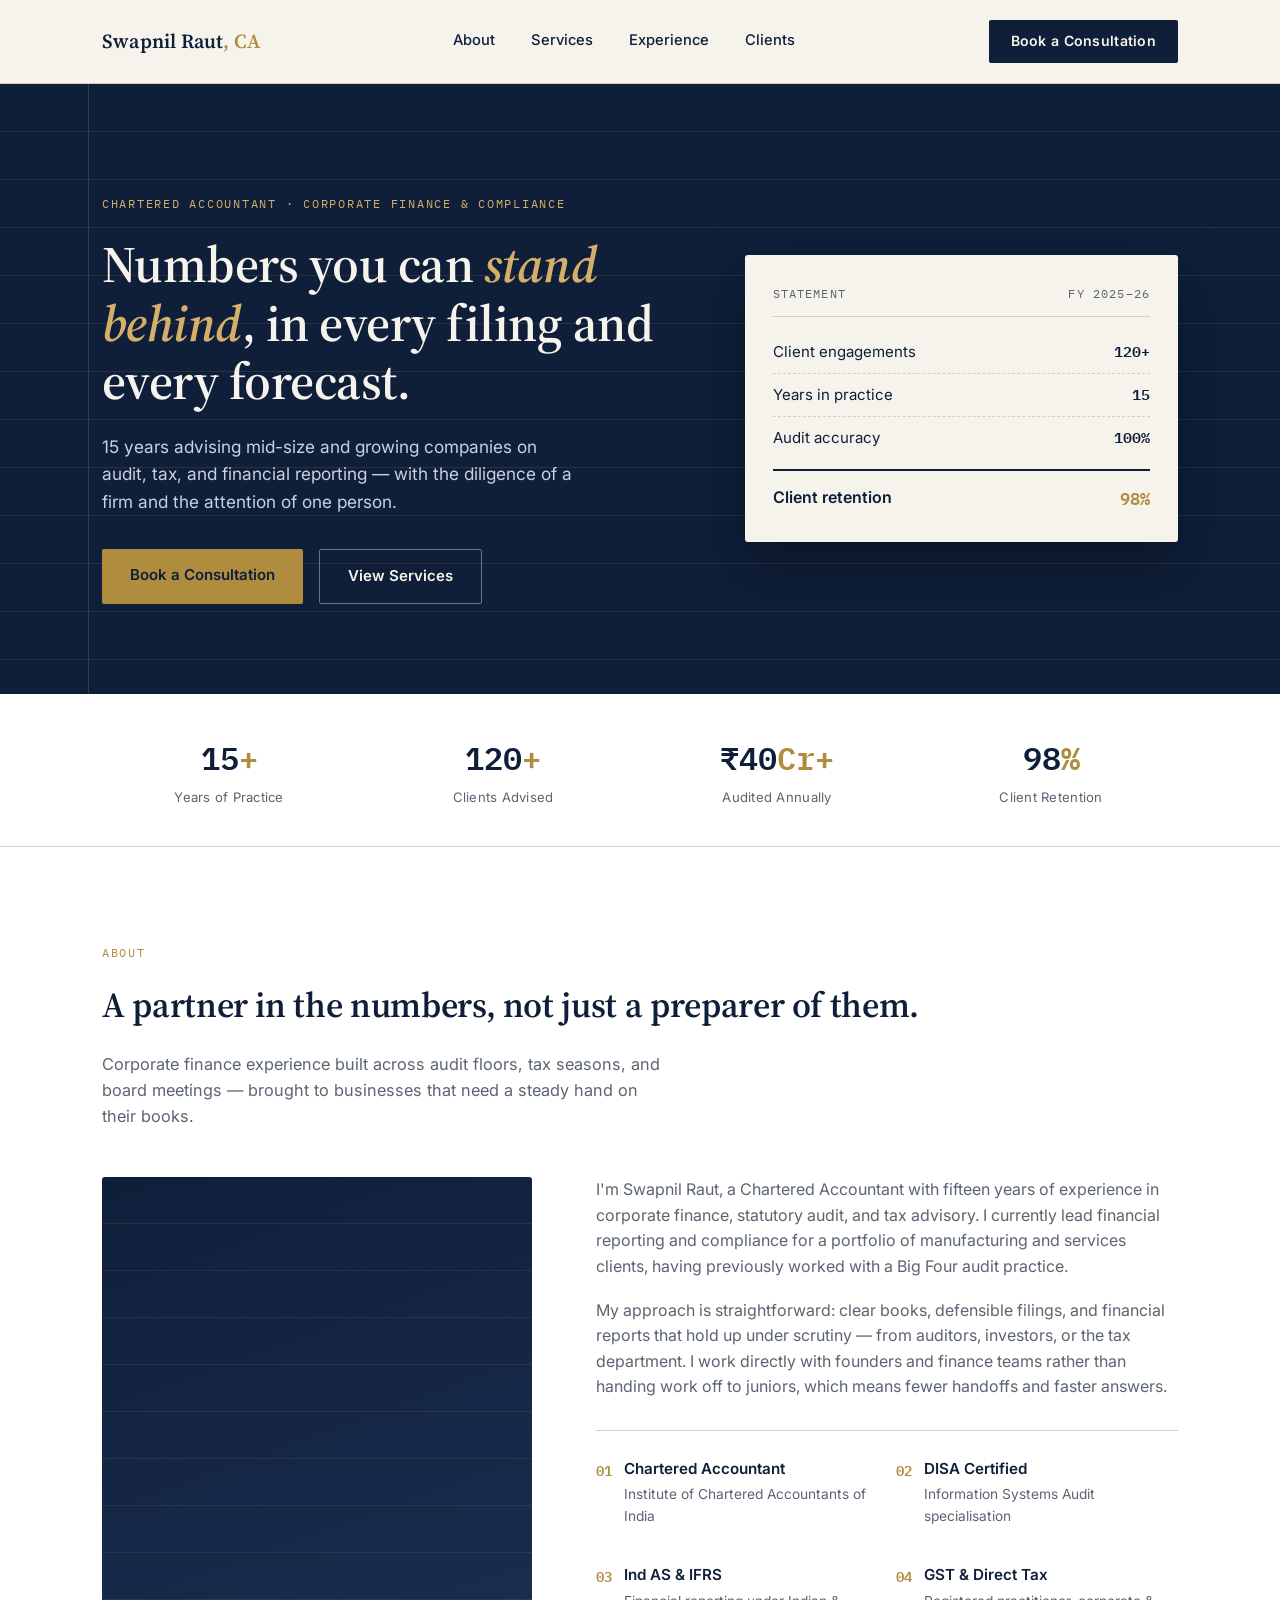
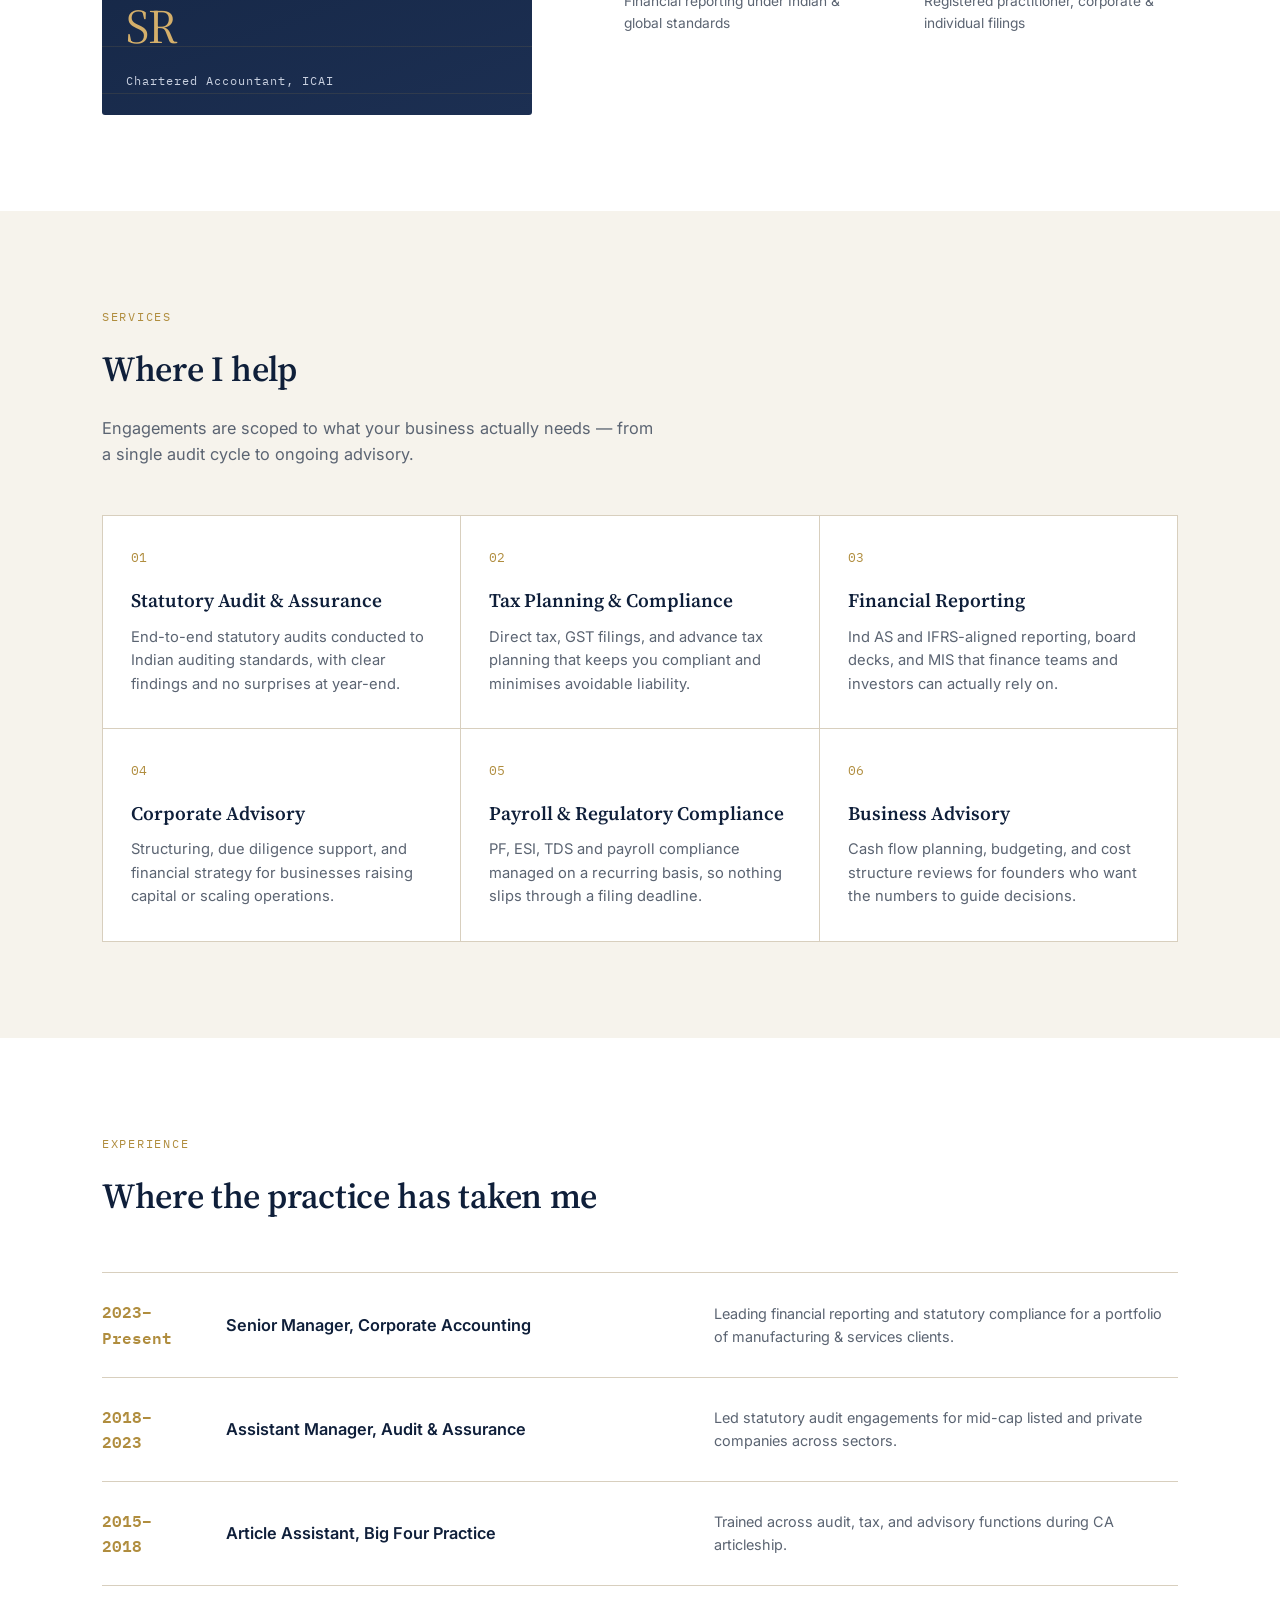
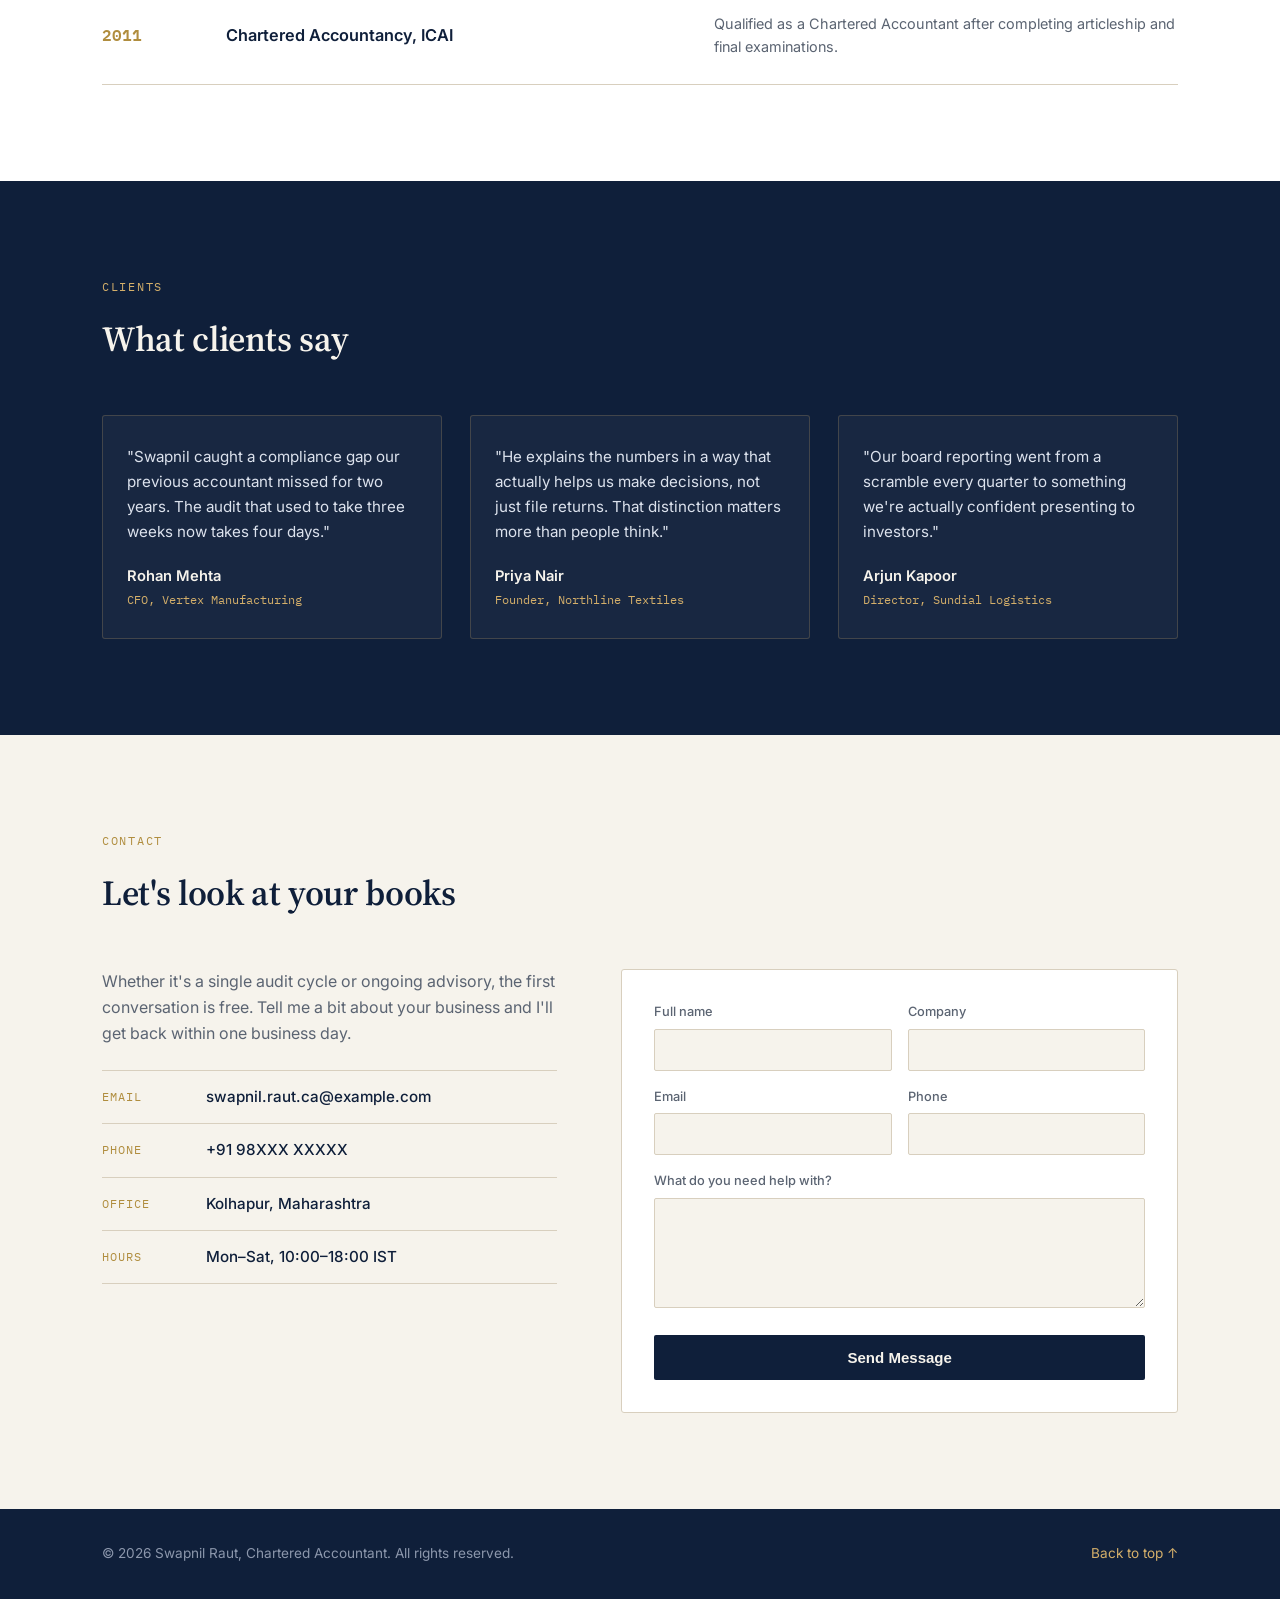
==== index.html @ 9f1b907b "Swapnil Raut personalwebsite" ====
<!DOCTYPE html>
<html lang="en">
<head>
<meta charset="UTF-8">
<meta name="viewport" content="width=device-width, initial-scale=1.0">
<title>Swapnil Raut, CA | Chartered Accountant</title>
<link rel="preconnect" href="https://fonts.googleapis.com">
<link href="https://fonts.googleapis.com/css2?family=Source+Serif+4:opsz,wght@8..60,500;8..60,600;8..60,700&family=Inter:wght@400;500;600&family=IBM+Plex+Mono:wght@500;600&display=swap" rel="stylesheet">
<style>
  :root{
    --navy:#0F1F3A;
    --navy-light:#1C2F52;
    --gold:#B08D3E;
    --gold-light:#D4AF6A;
    --cream:#F6F3EC;
    --paper:#FFFFFF;
    --ink:#14171F;
    --slate:#5B6472;
    --rule:#D8CFBE;
  }
  *{margin:0;padding:0;box-sizing:border-box;}
  html{scroll-behavior:smooth;}
  body{
    background:var(--cream);
    color:var(--ink);
    font-family:'Inter',sans-serif;
    line-height:1.6;
    -webkit-font-smoothing:antialiased;
  }
  .serif{font-family:'Source Serif 4',serif;}
  .mono{font-family:'IBM Plex Mono',monospace;}
  a{color:inherit;text-decoration:none;}
  img{max-width:100%;display:block;}

  /* Focus visibility */
  a:focus-visible, button:focus-visible, input:focus-visible, textarea:focus-visible{
    outline:2px solid var(--gold);
    outline-offset:3px;
  }

  @media (prefers-reduced-motion: reduce){
    *{animation:none !important; transition:none !important;}
  }

  .wrap{max-width:1140px;margin:0 auto;padding:0 32px;}

  /* ===== HEADER ===== */
  header{
    position:sticky; top:0; z-index:50;
    background:rgba(246,243,236,0.92);
    backdrop-filter:blur(8px);
    border-bottom:1px solid var(--rule);
  }
  .nav{display:flex;align-items:center;justify-content:space-between;padding:20px 32px;max-width:1140px;margin:0 auto;}
  .brand{font-family:'Source Serif 4',serif;font-weight:600;font-size:1.25rem;color:var(--navy);letter-spacing:0.01em;}
  .brand span{color:var(--gold);}
  .nav-links{display:flex;gap:36px;font-size:0.92rem;font-weight:500;color:var(--navy);}
  .nav-links a{position:relative;padding:4px 0;}
  .nav-links a::after{content:'';position:absolute;left:0;bottom:0;width:0;height:1px;background:var(--gold);transition:width 0.25s ease;}
  .nav-links a:hover::after{width:100%;}
  .nav-cta{
    background:var(--navy);color:var(--cream);padding:10px 22px;border-radius:2px;
    font-size:0.88rem;font-weight:600;letter-spacing:0.02em;
    transition:background 0.25s ease;
  }
  .nav-cta:hover{background:var(--gold);color:var(--navy);}
  .nav-cta .short-label{display:none;}
  .menu-toggle{display:none;background:none;border:none;font-size:1.4rem;color:var(--navy);cursor:pointer;line-height:1;padding:4px;}

  /* ===== HERO — ledger-ruled ===== */
  .hero{
    position:relative;
    background:
      repeating-linear-gradient(
        to bottom,
        transparent 0px, transparent 47px,
        rgba(176,141,62,0.16) 47px, rgba(176,141,62,0.16) 48px
      ),
      var(--navy);
    color:var(--cream);
    overflow:hidden;
    padding:110px 0 90px;
  }
  .hero::before{
    content:'';
    position:absolute; left:88px; top:0; bottom:0; width:1px;
    background:rgba(176,141,62,0.28);
  }
  .hero-grid{
    display:grid; grid-template-columns:1.15fr 0.85fr; gap:56px; align-items:center;
    position:relative; z-index:2;
  }
  .eyebrow{
    font-family:'IBM Plex Mono',monospace; font-size:0.78rem; letter-spacing:0.14em;
    text-transform:uppercase; color:var(--gold-light); margin-bottom:22px;
    opacity:0; animation:fadeUp 0.7s ease forwards; animation-delay:0.1s;
  }
  .hero h1{
    font-family:'Source Serif 4',serif; font-weight:600; font-size:3.2rem; line-height:1.14;
    margin-bottom:22px; letter-spacing:-0.01em;
    opacity:0; animation:fadeUp 0.7s ease forwards; animation-delay:0.22s;
  }
  .hero h1 em{font-style:italic;color:var(--gold-light);}
  .hero p{
    font-size:1.08rem; color:#C9D1E0; max-width:480px; margin-bottom:34px;
    opacity:0; animation:fadeUp 0.7s ease forwards; animation-delay:0.34s;
  }
  .hero-actions{display:flex;gap:16px;opacity:0;animation:fadeUp 0.7s ease forwards;animation-delay:0.46s;}
  .btn-primary{
    background:var(--gold); color:var(--navy); padding:14px 28px; font-weight:600; font-size:0.94rem;
    border-radius:2px; transition:transform 0.2s ease, background 0.2s ease; display:inline-block;
  }
  .btn-primary:hover{background:var(--gold-light); transform:translateY(-2px);}
  .btn-ghost{
    border:1px solid rgba(246,243,236,0.4); color:var(--cream); padding:14px 28px; font-weight:600;
    font-size:0.94rem; border-radius:2px; transition:border-color 0.2s ease, background 0.2s ease;
  }
  .btn-ghost:hover{border-color:var(--gold-light); background:rgba(176,141,62,0.12);}

  /* Balance card — signature element */
  .balance-card{
    background:var(--cream); color:var(--navy); border-radius:3px; padding:30px 28px;
    box-shadow:0 24px 60px rgba(0,0,0,0.35);
    opacity:0; animation:fadeUp 0.7s ease forwards; animation-delay:0.55s;
  }
  .balance-card .bc-head{
    font-family:'IBM Plex Mono',monospace; font-size:0.72rem; letter-spacing:0.1em; text-transform:uppercase;
    color:var(--slate); border-bottom:1px solid var(--rule); padding-bottom:12px; margin-bottom:14px;
    display:flex; justify-content:space-between;
  }
  .bc-row{display:flex; justify-content:space-between; align-items:baseline; padding:9px 0; font-size:0.94rem;}
  .bc-row + .bc-row{border-top:1px dashed var(--rule);}
  .bc-row .amt{font-family:'IBM Plex Mono',monospace; font-weight:600; font-variant-numeric:tabular-nums;}
  .bc-total{
    margin-top:10px; padding-top:14px; border-top:2px solid var(--navy);
    display:flex; justify-content:space-between; font-weight:600;
  }
  .bc-total .amt{font-family:'IBM Plex Mono',monospace; color:var(--gold); font-size:1.05rem;}

  @keyframes fadeUp{from{opacity:0; transform:translateY(16px);} to{opacity:1; transform:translateY(0);}}

  /* ===== STATS STRIP ===== */
  .stats{
    background:var(--paper); border-bottom:1px solid var(--rule);
    padding:38px 0;
  }
  .stats-grid{display:grid; grid-template-columns:repeat(4,1fr); gap:20px; text-align:center;}
  .stat-num{font-family:'IBM Plex Mono',monospace; font-weight:600; font-size:2rem; color:var(--navy); font-variant-numeric:tabular-nums;}
  .stat-num span{color:var(--gold);}
  .stat-label{font-size:0.82rem; color:var(--slate); margin-top:4px; letter-spacing:0.02em;}

  /* ===== SECTION shared ===== */
  section{padding:96px 0;}
  .section-tag{
    font-family:'IBM Plex Mono',monospace; font-size:0.78rem; letter-spacing:0.14em;
    text-transform:uppercase; color:var(--gold); margin-bottom:14px;
  }
  .section-title{
    font-family:'Source Serif 4',serif; font-weight:600; font-size:2.2rem; color:var(--navy);
    margin-bottom:18px; letter-spacing:-0.01em;
  }
  .section-lead{color:var(--slate); max-width:560px; font-size:1.02rem;}

  .reveal{opacity:0; transform:translateY(20px); transition:opacity 0.6s ease, transform 0.6s ease;}
  .reveal.in{opacity:1; transform:translateY(0);}

  /* ===== ABOUT ===== */
  .about{background:var(--paper);}
  .about-grid{display:grid; grid-template-columns:0.85fr 1.15fr; gap:64px; align-items:start; margin-top:48px;}
  .about-portrait{
    aspect-ratio:4/5; background:linear-gradient(160deg,var(--navy),var(--navy-light));
    border-radius:3px; position:relative; overflow:hidden;
    display:flex; align-items:flex-end; padding:24px;
  }
  .about-portrait::before{
    content:'';
    position:absolute; inset:0;
    background:repeating-linear-gradient(to bottom, transparent 0 46px, rgba(176,141,62,0.14) 46px 47px);
  }
  .portrait-mark{position:relative; z-index:2; color:var(--cream);}
  .portrait-mark .initials{font-family:'Source Serif 4',serif; font-size:3rem; color:var(--gold-light);}
  .portrait-mark .role{font-family:'IBM Plex Mono',monospace; font-size:0.78rem; letter-spacing:0.08em; margin-top:6px; color:#C9D1E0;}
  .about-body p{color:var(--slate); margin-bottom:18px; font-size:1rem;}
  .credentials{
    margin-top:30px; padding-top:26px; border-top:1px solid var(--rule);
    display:grid; grid-template-columns:1fr 1fr; gap:18px;
  }
  .cred-item{display:flex; gap:12px; align-items:flex-start;}
  .cred-mark{font-family:'IBM Plex Mono',monospace; color:var(--gold); font-weight:600; font-size:0.85rem; margin-top:2px;}
  .cred-item h4{font-size:0.95rem; color:var(--navy); font-weight:600; margin-bottom:2px;}
  .cred-item p{font-size:0.86rem; color:var(--slate);}

  /* ===== SERVICES ===== */
  .services{background:var(--cream);}
  .services-grid{display:grid; grid-template-columns:repeat(3,1fr); gap:1px; background:var(--rule); margin-top:48px; border:1px solid var(--rule);}
  .service-card{background:var(--paper); padding:32px 28px; transition:background 0.25s ease;}
  .service-card:hover{background:#FBF9F4;}
  .service-index{font-family:'IBM Plex Mono',monospace; color:var(--gold); font-size:0.8rem; margin-bottom:16px;}
  .service-card h3{font-family:'Source Serif 4',serif; font-size:1.2rem; color:var(--navy); margin-bottom:10px; font-weight:600;}
  .service-card p{color:var(--slate); font-size:0.92rem;}

  /* ===== APPROACH / TIMELINE ===== */
  .approach{background:var(--paper);}
  .approach-list{margin-top:48px; border-top:1px solid var(--rule);}
  .approach-row{
    display:grid; grid-template-columns:100px 1fr 1fr; gap:24px; padding:26px 0;
    border-bottom:1px solid var(--rule); align-items:center;
  }
  .approach-row .yr{font-family:'IBM Plex Mono',monospace; color:var(--gold); font-weight:600;}
  .approach-row h4{color:var(--navy); font-weight:600; font-size:1.02rem;}
  .approach-row p{color:var(--slate); font-size:0.9rem;}

  /* ===== TESTIMONIALS ===== */
  .testimonials{background:var(--navy); color:var(--cream);}
  .testimonials .section-tag{color:var(--gold-light);}
  .testimonials .section-title{color:var(--cream);}
  .t-grid{display:grid; grid-template-columns:repeat(3,1fr); gap:28px; margin-top:48px;}
  .t-card{
    background:rgba(255,255,255,0.04); border:1px solid rgba(212,175,106,0.22); border-radius:3px;
    padding:28px 24px;
  }
  .t-quote{font-size:0.95rem; color:#DCE2ED; margin-bottom:20px; line-height:1.65;}
  .t-name{font-weight:600; font-size:0.92rem; color:var(--cream);}
  .t-role{font-family:'IBM Plex Mono',monospace; font-size:0.78rem; color:var(--gold-light); margin-top:2px;}

  /* ===== CONTACT ===== */
  .contact{background:var(--cream);}
  .contact-grid{display:grid; grid-template-columns:0.9fr 1.1fr; gap:64px; margin-top:48px;}
  .contact-info p{color:var(--slate); margin-bottom:24px;}
  .info-row{display:flex; gap:14px; padding:14px 0; border-top:1px solid var(--rule);}
  .info-row:last-child{border-bottom:1px solid var(--rule);}
  .info-label{font-family:'IBM Plex Mono',monospace; font-size:0.76rem; color:var(--gold); text-transform:uppercase; letter-spacing:0.08em; width:90px; flex-shrink:0; padding-top:2px;}
  .info-val{color:var(--navy); font-weight:500; font-size:0.95rem;}

  form{background:var(--paper); border:1px solid var(--rule); border-radius:3px; padding:32px;}
  .form-row{display:grid; grid-template-columns:1fr 1fr; gap:16px; margin-bottom:16px;}
  .field label{display:block; font-size:0.8rem; color:var(--slate); margin-bottom:6px; font-weight:500;}
  .field input, .field textarea{
    width:100%; border:1px solid var(--rule); background:var(--cream); padding:11px 12px;
    font-family:'Inter',sans-serif; font-size:0.92rem; border-radius:2px; color:var(--ink);
    transition:border-color 0.2s ease;
  }
  .field input:focus, .field textarea:focus{border-color:var(--gold); outline:none;}
  .field.full{margin-bottom:20px;}
  .field textarea{resize:vertical; min-height:110px;}
  .submit-btn{
    background:var(--navy); color:var(--cream); border:none; padding:14px 30px; font-weight:600;
    font-size:0.94rem; border-radius:2px; cursor:pointer; transition:background 0.2s ease; width:100%;
  }
  .submit-btn:hover{background:var(--gold); color:var(--navy);}
  .form-note{font-size:0.78rem; color:var(--slate); margin-top:12px; text-align:center;}

  /* ===== FOOTER ===== */
  footer{background:var(--navy); color:#8C97AC; padding:34px 0; font-size:0.85rem;}
  .footer-inner{display:flex; justify-content:space-between; align-items:center;}
  .footer-inner a{color:var(--gold-light);}

  /* ===== RESPONSIVE ===== */
  /* Mobile dropdown menu */
  .nav-links.mobile-open{
    display:flex; flex-direction:column; gap:0;
    position:absolute; top:100%; left:0; right:0;
    background:var(--paper); border-bottom:1px solid var(--rule);
    padding:8px 20px 18px;
    box-shadow:0 12px 24px rgba(15,31,58,0.08);
  }
  .nav-links.mobile-open a{padding:13px 0; border-bottom:1px solid var(--rule); font-size:1rem;}
  .nav-links.mobile-open a::after{display:none;}

  @media (max-width:860px){
    .nav-links{display:none;}
    .nav-links.mobile-open{display:flex;}
    .menu-toggle{display:block;}
    .hero-grid{grid-template-columns:1fr; gap:40px;}
    .hero{padding:64px 0 56px;}
    .hero h1{font-size:2.1rem;}
    .hero::before{left:0;}
    .stats-grid{grid-template-columns:repeat(2,1fr); gap:28px;}
    .about-grid, .contact-grid{grid-template-columns:1fr; gap:36px;}
    .services-grid{grid-template-columns:1fr;}
    .t-grid{grid-template-columns:1fr;}
    .approach-row{grid-template-columns:70px 1fr; row-gap:6px;}
    .approach-row p{grid-column:2/3;}
    .form-row{grid-template-columns:1fr;}
    section{padding:56px 0;}
    .wrap{padding:0 20px;}
    .nav{padding:16px 20px; position:relative;}
    .credentials{grid-template-columns:1fr;}
  }

  /* Small phones */
  @media (max-width:480px){
    .brand{font-size:1.02rem;}
    .nav-cta{padding:8px 12px; font-size:0.78rem;}
    .nav-cta .full-label{display:none;}
    .nav-cta .short-label{display:inline;}
    .hero h1{font-size:1.7rem;}
    .hero p{font-size:0.96rem;}
    .hero-actions{flex-direction:column; gap:12px;}
    .btn-primary, .btn-ghost{text-align:center; width:100%;}
    .balance-card{padding:22px 18px;}
    .stats-grid{grid-template-columns:repeat(2,1fr); gap:20px;}
    .stat-num{font-size:1.5rem;}
    .section-title{font-size:1.6rem;}
    .about-portrait{aspect-ratio:16/10;}
    .footer-inner{flex-direction:column; gap:10px; text-align:center;}
    form{padding:22px 18px;}
  }
</style>
</head>
<body>

<header>
  <div class="nav">
    <div class="brand">Swapnil Raut<span>, CA</span></div>
    <nav class="nav-links">
      <a href="#about">About</a>
      <a href="#services">Services</a>
      <a href="#approach">Experience</a>
      <a href="#testimonials">Clients</a>
    </nav>
    <a href="#contact" class="nav-cta" id="navCta"><span class="full-label">Book a Consultation</span><span class="short-label">Book</span></a>
    <button class="menu-toggle" id="menuToggle" aria-label="Toggle menu" aria-expanded="false">☰</button>
  </div>
</header>

<section class="hero">
  <div class="wrap">
    <div class="hero-grid">
      <div>
        <div class="eyebrow">Chartered Accountant · Corporate Finance &amp; Compliance</div>
        <h1>Numbers you can <em>stand behind</em>, in every filing and every forecast.</h1>
        <p>15 years advising mid-size and growing companies on audit, tax, and financial reporting — with the diligence of a firm and the attention of one person.</p>
        <div class="hero-actions">
          <a href="#contact" class="btn-primary">Book a Consultation</a>
          <a href="#services" class="btn-ghost">View Services</a>
        </div>
      </div>
      <div class="balance-card">
        <div class="bc-head"><span>Statement</span><span>FY 2025–26</span></div>
        <div class="bc-row"><span>Client engagements</span><span class="amt">120+</span></div>
        <div class="bc-row"><span>Years in practice</span><span class="amt">15</span></div>
        <div class="bc-row"><span>Audit accuracy</span><span class="amt">100%</span></div>
        <div class="bc-total"><span>Client retention</span><span class="amt">98%</span></div>
      </div>
    </div>
  </div>
</section>

<div class="stats">
  <div class="wrap stats-grid">
    <div><div class="stat-num">15<span>+</span></div><div class="stat-label">Years of Practice</div></div>
    <div><div class="stat-num">120<span>+</span></div><div class="stat-label">Clients Advised</div></div>
    <div><div class="stat-num">₹40<span>Cr+</span></div><div class="stat-label">Audited Annually</div></div>
    <div><div class="stat-num">98<span>%</span></div><div class="stat-label">Client Retention</div></div>
  </div>
</div>

<section class="about" id="about">
  <div class="wrap">
    <div class="reveal">
      <div class="section-tag">About</div>
      <h2 class="section-title">A partner in the numbers, not just a preparer of them.</h2>
      <p class="section-lead">Corporate finance experience built across audit floors, tax seasons, and board meetings — brought to businesses that need a steady hand on their books.</p>
    </div>
    <div class="about-grid">
      <div class="about-portrait reveal">
        <div class="portrait-mark">
          <div class="initials">SR</div>
          <div class="role">Chartered Accountant, ICAI</div>
        </div>
      </div>
      <div class="about-body reveal">
        <p>I'm Swapnil Raut, a Chartered Accountant with fifteen years of experience in corporate finance, statutory audit, and tax advisory. I currently lead financial reporting and compliance for a portfolio of manufacturing and services clients, having previously worked with a Big Four audit practice.</p>
        <p>My approach is straightforward: clear books, defensible filings, and financial reports that hold up under scrutiny — from auditors, investors, or the tax department. I work directly with founders and finance teams rather than handing work off to juniors, which means fewer handoffs and faster answers.</p>
        <div class="credentials">
          <div class="cred-item">
            <div class="cred-mark">01</div>
            <div><h4>Chartered Accountant</h4><p>Institute of Chartered Accountants of India</p></div>
          </div>
          <div class="cred-item">
            <div class="cred-mark">02</div>
            <div><h4>DISA Certified</h4><p>Information Systems Audit specialisation</p></div>
          </div>
          <div class="cred-item">
            <div class="cred-mark">03</div>
            <div><h4>Ind AS &amp; IFRS</h4><p>Financial reporting under Indian &amp; global standards</p></div>
          </div>
          <div class="cred-item">
            <div class="cred-mark">04</div>
            <div><h4>GST &amp; Direct Tax</h4><p>Registered practitioner, corporate &amp; individual filings</p></div>
          </div>
        </div>
      </div>
    </div>
  </div>
</section>

<section class="services" id="services">
  <div class="wrap">
    <div class="reveal">
      <div class="section-tag">Services</div>
      <h2 class="section-title">Where I help</h2>
      <p class="section-lead">Engagements are scoped to what your business actually needs — from a single audit cycle to ongoing advisory.</p>
    </div>
    <div class="services-grid reveal">
      <div class="service-card">
        <div class="service-index">01</div>
        <h3>Statutory Audit &amp; Assurance</h3>
        <p>End-to-end statutory audits conducted to Indian auditing standards, with clear findings and no surprises at year-end.</p>
      </div>
      <div class="service-card">
        <div class="service-index">02</div>
        <h3>Tax Planning &amp; Compliance</h3>
        <p>Direct tax, GST filings, and advance tax planning that keeps you compliant and minimises avoidable liability.</p>
      </div>
      <div class="service-card">
        <div class="service-index">03</div>
        <h3>Financial Reporting</h3>
        <p>Ind AS and IFRS-aligned reporting, board decks, and MIS that finance teams and investors can actually rely on.</p>
      </div>
      <div class="service-card">
        <div class="service-index">04</div>
        <h3>Corporate Advisory</h3>
        <p>Structuring, due diligence support, and financial strategy for businesses raising capital or scaling operations.</p>
      </div>
      <div class="service-card">
        <div class="service-index">05</div>
        <h3>Payroll &amp; Regulatory Compliance</h3>
        <p>PF, ESI, TDS and payroll compliance managed on a recurring basis, so nothing slips through a filing deadline.</p>
      </div>
      <div class="service-card">
        <div class="service-index">06</div>
        <h3>Business Advisory</h3>
        <p>Cash flow planning, budgeting, and cost structure reviews for founders who want the numbers to guide decisions.</p>
      </div>
    </div>
  </div>
</section>

<section class="approach" id="approach">
  <div class="wrap">
    <div class="reveal">
      <div class="section-tag">Experience</div>
      <h2 class="section-title">Where the practice has taken me</h2>
    </div>
    <div class="approach-list reveal">
      <div class="approach-row">
        <div class="yr">2023–<br>Present</div>
        <h4>Senior Manager, Corporate Accounting</h4>
        <p>Leading financial reporting and statutory compliance for a portfolio of manufacturing &amp; services clients.</p>
      </div>
      <div class="approach-row">
        <div class="yr">2018–<br>2023</div>
        <h4>Assistant Manager, Audit &amp; Assurance</h4>
        <p>Led statutory audit engagements for mid-cap listed and private companies across sectors.</p>
      </div>
      <div class="approach-row">
        <div class="yr">2015–<br>2018</div>
        <h4>Article Assistant, Big Four Practice</h4>
        <p>Trained across audit, tax, and advisory functions during CA articleship.</p>
      </div>
      <div class="approach-row">
        <div class="yr">2011</div>
        <h4>Chartered Accountancy, ICAI</h4>
        <p>Qualified as a Chartered Accountant after completing articleship and final examinations.</p>
      </div>
    </div>
  </div>
</section>

<section class="testimonials" id="testimonials">
  <div class="wrap">
    <div class="reveal">
      <div class="section-tag">Clients</div>
      <h2 class="section-title">What clients say</h2>
    </div>
    <div class="t-grid reveal">
      <div class="t-card">
        <p class="t-quote">"Swapnil caught a compliance gap our previous accountant missed for two years. The audit that used to take three weeks now takes four days."</p>
        <div class="t-name">Rohan Mehta</div>
        <div class="t-role">CFO, Vertex Manufacturing</div>
      </div>
      <div class="t-card">
        <p class="t-quote">"He explains the numbers in a way that actually helps us make decisions, not just file returns. That distinction matters more than people think."</p>
        <div class="t-name">Priya Nair</div>
        <div class="t-role">Founder, Northline Textiles</div>
      </div>
      <div class="t-card">
        <p class="t-quote">"Our board reporting went from a scramble every quarter to something we're actually confident presenting to investors."</p>
        <div class="t-name">Arjun Kapoor</div>
        <div class="t-role">Director, Sundial Logistics</div>
      </div>
    </div>
  </div>
</section>

<section class="contact" id="contact">
  <div class="wrap">
    <div class="reveal">
      <div class="section-tag">Contact</div>
      <h2 class="section-title">Let's look at your books</h2>
    </div>
    <div class="contact-grid reveal">
      <div class="contact-info">
        <p>Whether it's a single audit cycle or ongoing advisory, the first conversation is free. Tell me a bit about your business and I'll get back within one business day.</p>
        <div class="info-row"><div class="info-label">Email</div><div class="info-val">swapnil.raut.ca@example.com</div></div>
        <div class="info-row"><div class="info-label">Phone</div><div class="info-val">+91 98XXX XXXXX</div></div>
        <div class="info-row"><div class="info-label">Office</div><div class="info-val">Kolhapur, Maharashtra</div></div>
        <div class="info-row"><div class="info-label">Hours</div><div class="info-val">Mon–Sat, 10:00–18:00 IST</div></div>
      </div>
      <form action="https://formspree.io/f/mdaryggr" method="POST">
        <div class="form-row">
          <div class="field"><label for="name">Full name</label><input type="text" id="name" name="name" required></div>
          <div class="field"><label for="company">Company</label><input type="text" id="company" name="company"></div>
        </div>
        <div class="form-row">
          <div class="field"><label for="email">Email</label><input type="email" id="email" name="email" required></div>
          <div class="field"><label for="phone">Phone</label><input type="tel" id="phone" name="phone"></div>
        </div>
        <div class="field full">
          <label for="message">What do you need help with?</label>
          <textarea id="message" name="message" required></textarea>
        </div>
        <button type="submit" class="submit-btn">Send Message</button>
      </form>
    </div>
  </div>
</section>

<footer>
  <div class="wrap footer-inner">
    <div>© 2026 Swapnil Raut, Chartered Accountant. All rights reserved.</div>
    <div><a href="#about">Back to top ↑</a></div>
  </div>
</footer>

<script>
  // Smooth scroll for nav + CTA links
  document.querySelectorAll('.nav-links a, .nav-cta').forEach(link=>{
    link.addEventListener('click', e=>{
      const id = link.getAttribute('href');
      if(id && id.startsWith('#')){
        e.preventDefault();
        document.querySelector(id)?.scrollIntoView({behavior:'smooth'});
        closeMenu();
      }
    });
  });

  // Mobile hamburger menu
  const menuToggle = document.getElementById('menuToggle');
  const navLinks = document.querySelector('.nav-links');
  function closeMenu(){
    navLinks.classList.remove('mobile-open');
    menuToggle.setAttribute('aria-expanded','false');
    menuToggle.textContent = '☰';
  }
  menuToggle.addEventListener('click', ()=>{
    const open = navLinks.classList.toggle('mobile-open');
    menuToggle.setAttribute('aria-expanded', open ? 'true' : 'false');
    menuToggle.textContent = open ? '✕' : '☰';
  });
  document.addEventListener('click', (e)=>{
    if(!e.target.closest('.nav') && navLinks.classList.contains('mobile-open')){
      closeMenu();
    }
  });

  // Scroll reveal
  const revealEls = document.querySelectorAll('.reveal');
  const io = new IntersectionObserver((entries)=>{
    entries.forEach(entry=>{
      if(entry.isIntersecting){
        entry.target.classList.add('in');
        io.unobserve(entry.target);
      }
    });
  }, {threshold:0.12});
  revealEls.forEach(el=>io.observe(el));
</script>

</body>
</html>
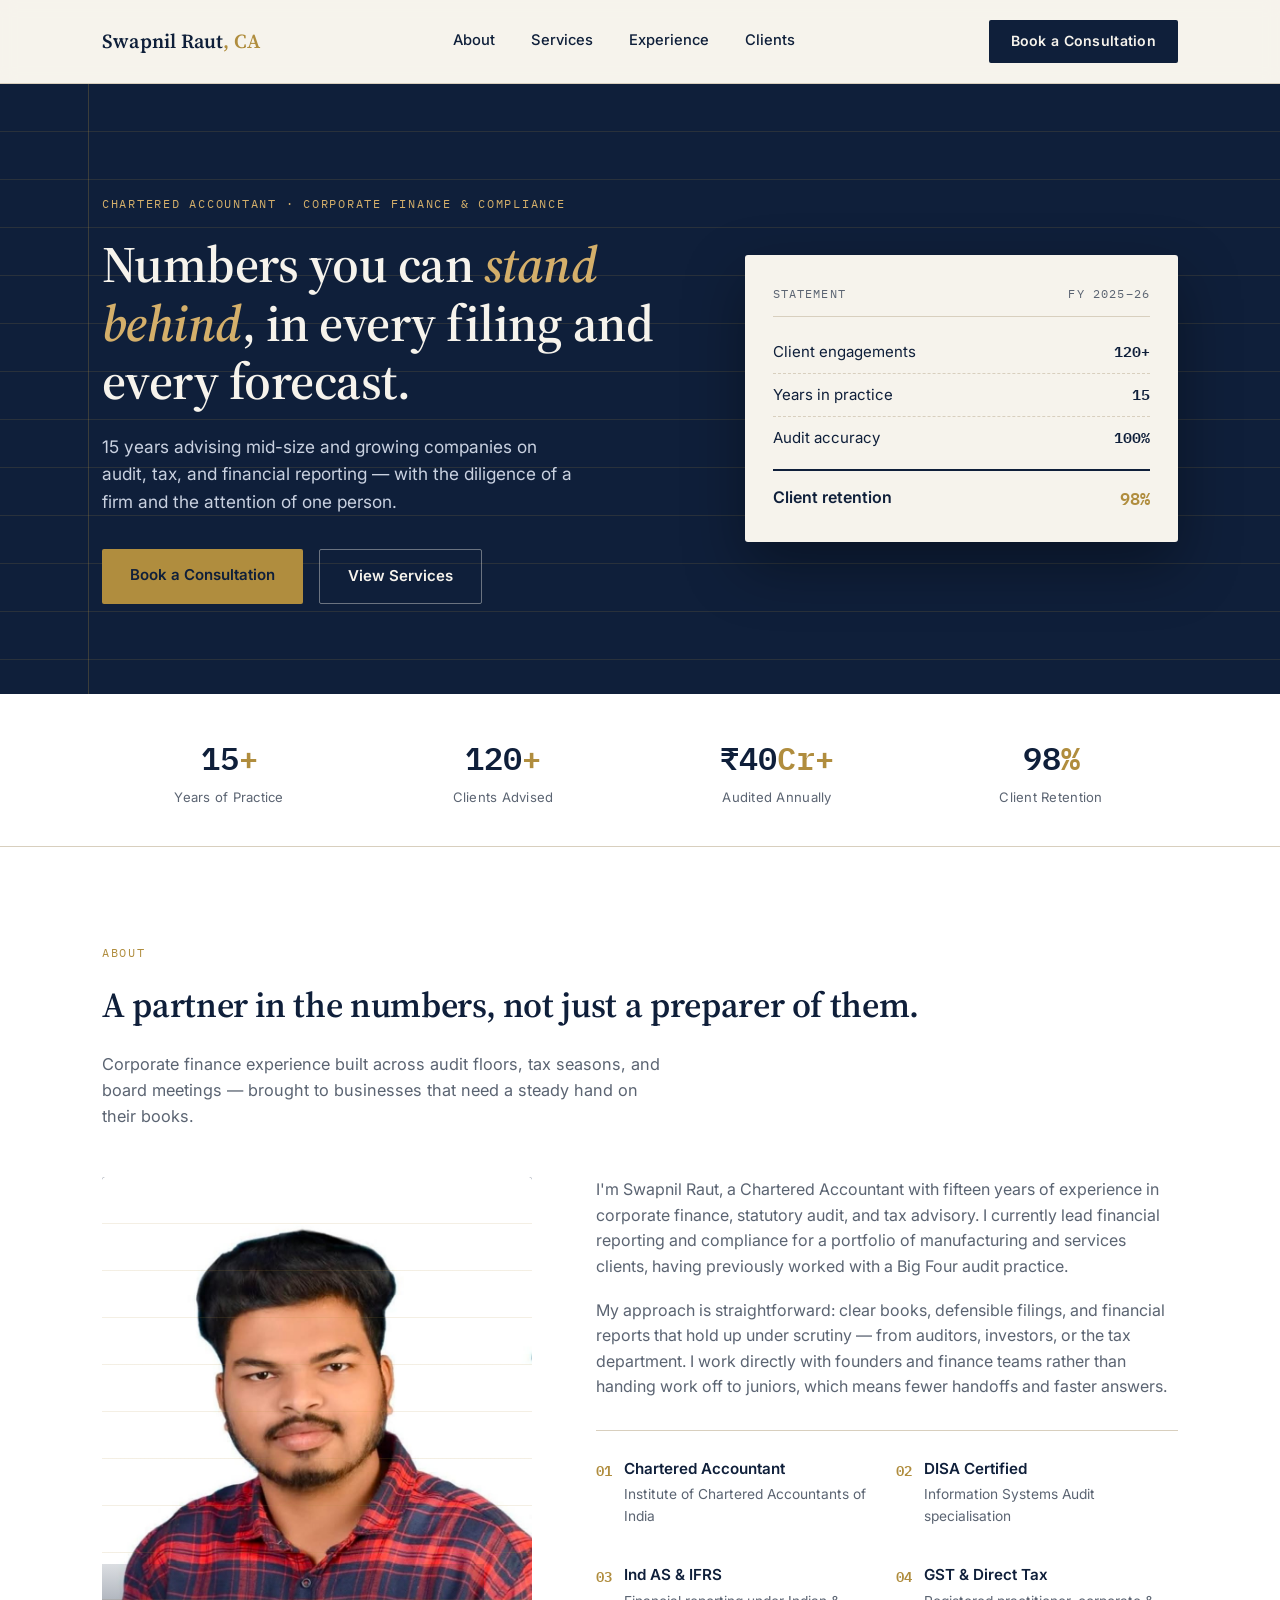
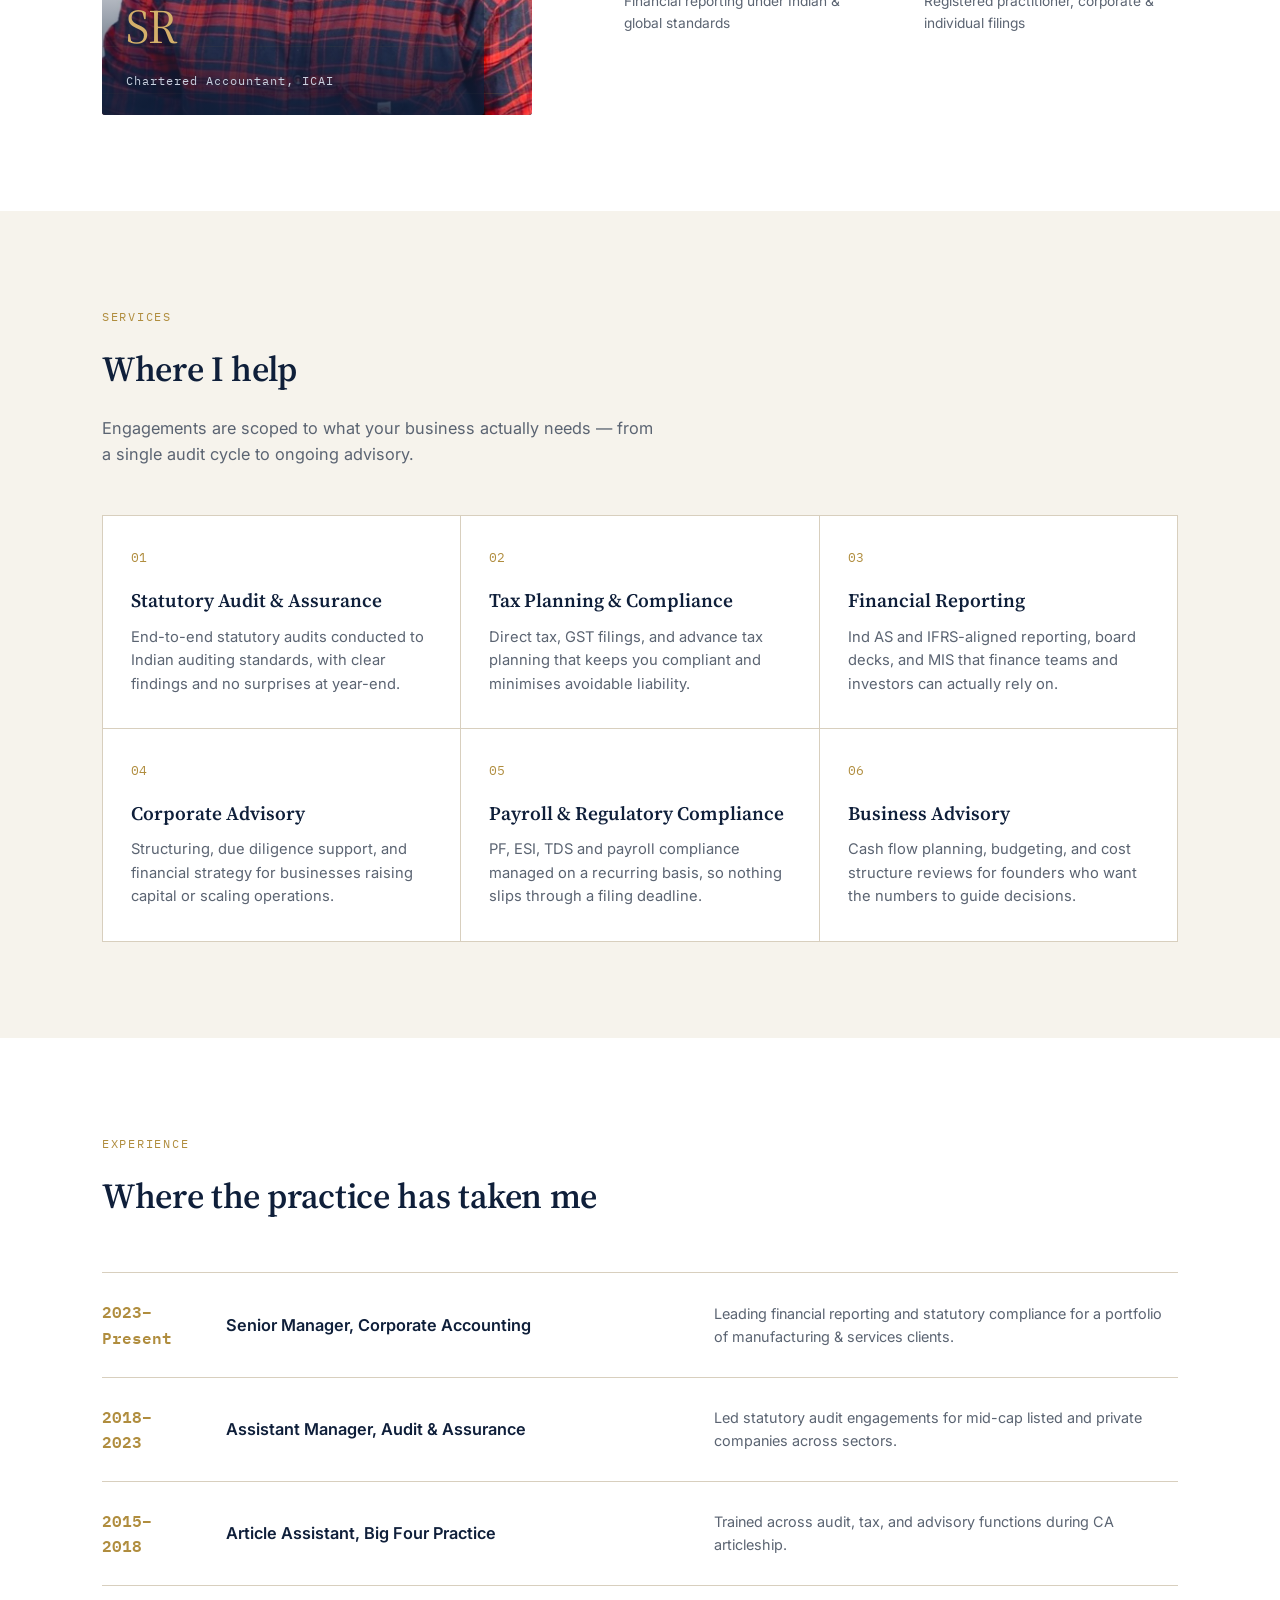
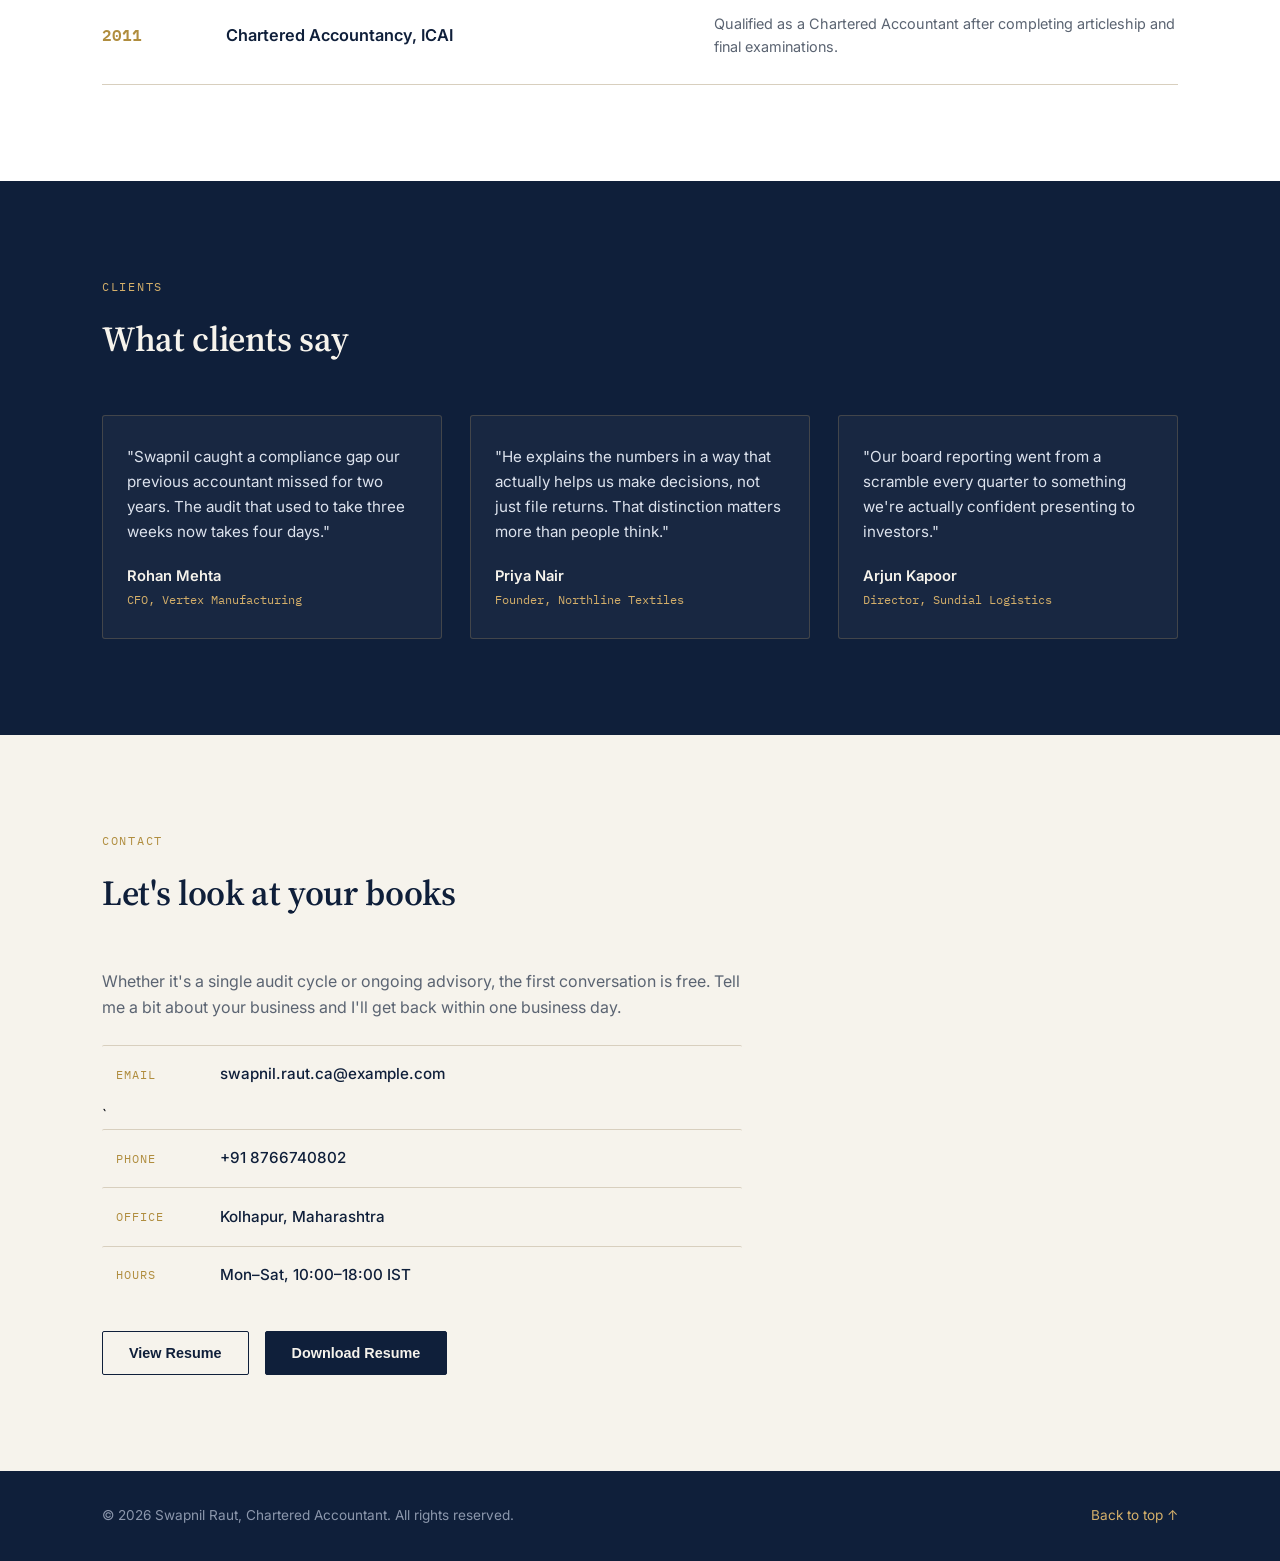
==== commit 1838cdf0: "Seperate source file: JQuery Enabled: Form Removed: Added Resume:" ====
--- a/index.html
+++ b/index.html
@@ -6,307 +6,7 @@
 <title>Swapnil Raut, CA | Chartered Accountant</title>
 <link rel="preconnect" href="https://fonts.googleapis.com">
 <link href="https://fonts.googleapis.com/css2?family=Source+Serif+4:opsz,wght@8..60,500;8..60,600;8..60,700&family=Inter:wght@400;500;600&family=IBM+Plex+Mono:wght@500;600&display=swap" rel="stylesheet">
-<style>
-  :root{
-    --navy:#0F1F3A;
-    --navy-light:#1C2F52;
-    --gold:#B08D3E;
-    --gold-light:#D4AF6A;
-    --cream:#F6F3EC;
-    --paper:#FFFFFF;
-    --ink:#14171F;
-    --slate:#5B6472;
-    --rule:#D8CFBE;
-  }
-  *{margin:0;padding:0;box-sizing:border-box;}
-  html{scroll-behavior:smooth;}
-  body{
-    background:var(--cream);
-    color:var(--ink);
-    font-family:'Inter',sans-serif;
-    line-height:1.6;
-    -webkit-font-smoothing:antialiased;
-  }
-  .serif{font-family:'Source Serif 4',serif;}
-  .mono{font-family:'IBM Plex Mono',monospace;}
-  a{color:inherit;text-decoration:none;}
-  img{max-width:100%;display:block;}
-
-  /* Focus visibility */
-  a:focus-visible, button:focus-visible, input:focus-visible, textarea:focus-visible{
-    outline:2px solid var(--gold);
-    outline-offset:3px;
-  }
-
-  @media (prefers-reduced-motion: reduce){
-    *{animation:none !important; transition:none !important;}
-  }
-
-  .wrap{max-width:1140px;margin:0 auto;padding:0 32px;}
-
-  /* ===== HEADER ===== */
-  header{
-    position:sticky; top:0; z-index:50;
-    background:rgba(246,243,236,0.92);
-    backdrop-filter:blur(8px);
-    border-bottom:1px solid var(--rule);
-  }
-  .nav{display:flex;align-items:center;justify-content:space-between;padding:20px 32px;max-width:1140px;margin:0 auto;}
-  .brand{font-family:'Source Serif 4',serif;font-weight:600;font-size:1.25rem;color:var(--navy);letter-spacing:0.01em;}
-  .brand span{color:var(--gold);}
-  .nav-links{display:flex;gap:36px;font-size:0.92rem;font-weight:500;color:var(--navy);}
-  .nav-links a{position:relative;padding:4px 0;}
-  .nav-links a::after{content:'';position:absolute;left:0;bottom:0;width:0;height:1px;background:var(--gold);transition:width 0.25s ease;}
-  .nav-links a:hover::after{width:100%;}
-  .nav-cta{
-    background:var(--navy);color:var(--cream);padding:10px 22px;border-radius:2px;
-    font-size:0.88rem;font-weight:600;letter-spacing:0.02em;
-    transition:background 0.25s ease;
-  }
-  .nav-cta:hover{background:var(--gold);color:var(--navy);}
-  .nav-cta .short-label{display:none;}
-  .menu-toggle{display:none;background:none;border:none;font-size:1.4rem;color:var(--navy);cursor:pointer;line-height:1;padding:4px;}
-
-  /* ===== HERO — ledger-ruled ===== */
-  .hero{
-    position:relative;
-    background:
-      repeating-linear-gradient(
-        to bottom,
-        transparent 0px, transparent 47px,
-        rgba(176,141,62,0.16) 47px, rgba(176,141,62,0.16) 48px
-      ),
-      var(--navy);
-    color:var(--cream);
-    overflow:hidden;
-    padding:110px 0 90px;
-  }
-  .hero::before{
-    content:'';
-    position:absolute; left:88px; top:0; bottom:0; width:1px;
-    background:rgba(176,141,62,0.28);
-  }
-  .hero-grid{
-    display:grid; grid-template-columns:1.15fr 0.85fr; gap:56px; align-items:center;
-    position:relative; z-index:2;
-  }
-  .eyebrow{
-    font-family:'IBM Plex Mono',monospace; font-size:0.78rem; letter-spacing:0.14em;
-    text-transform:uppercase; color:var(--gold-light); margin-bottom:22px;
-    opacity:0; animation:fadeUp 0.7s ease forwards; animation-delay:0.1s;
-  }
-  .hero h1{
-    font-family:'Source Serif 4',serif; font-weight:600; font-size:3.2rem; line-height:1.14;
-    margin-bottom:22px; letter-spacing:-0.01em;
-    opacity:0; animation:fadeUp 0.7s ease forwards; animation-delay:0.22s;
-  }
-  .hero h1 em{font-style:italic;color:var(--gold-light);}
-  .hero p{
-    font-size:1.08rem; color:#C9D1E0; max-width:480px; margin-bottom:34px;
-    opacity:0; animation:fadeUp 0.7s ease forwards; animation-delay:0.34s;
-  }
-  .hero-actions{display:flex;gap:16px;opacity:0;animation:fadeUp 0.7s ease forwards;animation-delay:0.46s;}
-  .btn-primary{
-    background:var(--gold); color:var(--navy); padding:14px 28px; font-weight:600; font-size:0.94rem;
-    border-radius:2px; transition:transform 0.2s ease, background 0.2s ease; display:inline-block;
-  }
-  .btn-primary:hover{background:var(--gold-light); transform:translateY(-2px);}
-  .btn-ghost{
-    border:1px solid rgba(246,243,236,0.4); color:var(--cream); padding:14px 28px; font-weight:600;
-    font-size:0.94rem; border-radius:2px; transition:border-color 0.2s ease, background 0.2s ease;
-  }
-  .btn-ghost:hover{border-color:var(--gold-light); background:rgba(176,141,62,0.12);}
-
-  /* Balance card — signature element */
-  .balance-card{
-    background:var(--cream); color:var(--navy); border-radius:3px; padding:30px 28px;
-    box-shadow:0 24px 60px rgba(0,0,0,0.35);
-    opacity:0; animation:fadeUp 0.7s ease forwards; animation-delay:0.55s;
-  }
-  .balance-card .bc-head{
-    font-family:'IBM Plex Mono',monospace; font-size:0.72rem; letter-spacing:0.1em; text-transform:uppercase;
-    color:var(--slate); border-bottom:1px solid var(--rule); padding-bottom:12px; margin-bottom:14px;
-    display:flex; justify-content:space-between;
-  }
-  .bc-row{display:flex; justify-content:space-between; align-items:baseline; padding:9px 0; font-size:0.94rem;}
-  .bc-row + .bc-row{border-top:1px dashed var(--rule);}
-  .bc-row .amt{font-family:'IBM Plex Mono',monospace; font-weight:600; font-variant-numeric:tabular-nums;}
-  .bc-total{
-    margin-top:10px; padding-top:14px; border-top:2px solid var(--navy);
-    display:flex; justify-content:space-between; font-weight:600;
-  }
-  .bc-total .amt{font-family:'IBM Plex Mono',monospace; color:var(--gold); font-size:1.05rem;}
-
-  @keyframes fadeUp{from{opacity:0; transform:translateY(16px);} to{opacity:1; transform:translateY(0);}}
-
-  /* ===== STATS STRIP ===== */
-  .stats{
-    background:var(--paper); border-bottom:1px solid var(--rule);
-    padding:38px 0;
-  }
-  .stats-grid{display:grid; grid-template-columns:repeat(4,1fr); gap:20px; text-align:center;}
-  .stat-num{font-family:'IBM Plex Mono',monospace; font-weight:600; font-size:2rem; color:var(--navy); font-variant-numeric:tabular-nums;}
-  .stat-num span{color:var(--gold);}
-  .stat-label{font-size:0.82rem; color:var(--slate); margin-top:4px; letter-spacing:0.02em;}
-
-  /* ===== SECTION shared ===== */
-  section{padding:96px 0;}
-  .section-tag{
-    font-family:'IBM Plex Mono',monospace; font-size:0.78rem; letter-spacing:0.14em;
-    text-transform:uppercase; color:var(--gold); margin-bottom:14px;
-  }
-  .section-title{
-    font-family:'Source Serif 4',serif; font-weight:600; font-size:2.2rem; color:var(--navy);
-    margin-bottom:18px; letter-spacing:-0.01em;
-  }
-  .section-lead{color:var(--slate); max-width:560px; font-size:1.02rem;}
-
-  .reveal{opacity:0; transform:translateY(20px); transition:opacity 0.6s ease, transform 0.6s ease;}
-  .reveal.in{opacity:1; transform:translateY(0);}
-
-  /* ===== ABOUT ===== */
-  .about{background:var(--paper);}
-  .about-grid{display:grid; grid-template-columns:0.85fr 1.15fr; gap:64px; align-items:start; margin-top:48px;}
-  .about-portrait{
-    aspect-ratio:4/5; background:linear-gradient(160deg,var(--navy),var(--navy-light));
-    border-radius:3px; position:relative; overflow:hidden;
-    display:flex; align-items:flex-end; padding:24px;
-  }
-  .about-portrait::before{
-    content:'';
-    position:absolute; inset:0;
-    background:repeating-linear-gradient(to bottom, transparent 0 46px, rgba(176,141,62,0.14) 46px 47px);
-  }
-  .portrait-mark{position:relative; z-index:2; color:var(--cream);}
-  .portrait-mark .initials{font-family:'Source Serif 4',serif; font-size:3rem; color:var(--gold-light);}
-  .portrait-mark .role{font-family:'IBM Plex Mono',monospace; font-size:0.78rem; letter-spacing:0.08em; margin-top:6px; color:#C9D1E0;}
-  .about-body p{color:var(--slate); margin-bottom:18px; font-size:1rem;}
-  .credentials{
-    margin-top:30px; padding-top:26px; border-top:1px solid var(--rule);
-    display:grid; grid-template-columns:1fr 1fr; gap:18px;
-  }
-  .cred-item{display:flex; gap:12px; align-items:flex-start;}
-  .cred-mark{font-family:'IBM Plex Mono',monospace; color:var(--gold); font-weight:600; font-size:0.85rem; margin-top:2px;}
-  .cred-item h4{font-size:0.95rem; color:var(--navy); font-weight:600; margin-bottom:2px;}
-  .cred-item p{font-size:0.86rem; color:var(--slate);}
-
-  /* ===== SERVICES ===== */
-  .services{background:var(--cream);}
-  .services-grid{display:grid; grid-template-columns:repeat(3,1fr); gap:1px; background:var(--rule); margin-top:48px; border:1px solid var(--rule);}
-  .service-card{background:var(--paper); padding:32px 28px; transition:background 0.25s ease;}
-  .service-card:hover{background:#FBF9F4;}
-  .service-index{font-family:'IBM Plex Mono',monospace; color:var(--gold); font-size:0.8rem; margin-bottom:16px;}
-  .service-card h3{font-family:'Source Serif 4',serif; font-size:1.2rem; color:var(--navy); margin-bottom:10px; font-weight:600;}
-  .service-card p{color:var(--slate); font-size:0.92rem;}
-
-  /* ===== APPROACH / TIMELINE ===== */
-  .approach{background:var(--paper);}
-  .approach-list{margin-top:48px; border-top:1px solid var(--rule);}
-  .approach-row{
-    display:grid; grid-template-columns:100px 1fr 1fr; gap:24px; padding:26px 0;
-    border-bottom:1px solid var(--rule); align-items:center;
-  }
-  .approach-row .yr{font-family:'IBM Plex Mono',monospace; color:var(--gold); font-weight:600;}
-  .approach-row h4{color:var(--navy); font-weight:600; font-size:1.02rem;}
-  .approach-row p{color:var(--slate); font-size:0.9rem;}
-
-  /* ===== TESTIMONIALS ===== */
-  .testimonials{background:var(--navy); color:var(--cream);}
-  .testimonials .section-tag{color:var(--gold-light);}
-  .testimonials .section-title{color:var(--cream);}
-  .t-grid{display:grid; grid-template-columns:repeat(3,1fr); gap:28px; margin-top:48px;}
-  .t-card{
-    background:rgba(255,255,255,0.04); border:1px solid rgba(212,175,106,0.22); border-radius:3px;
-    padding:28px 24px;
-  }
-  .t-quote{font-size:0.95rem; color:#DCE2ED; margin-bottom:20px; line-height:1.65;}
-  .t-name{font-weight:600; font-size:0.92rem; color:var(--cream);}
-  .t-role{font-family:'IBM Plex Mono',monospace; font-size:0.78rem; color:var(--gold-light); margin-top:2px;}
-
-  /* ===== CONTACT ===== */
-  .contact{background:var(--cream);}
-  .contact-grid{display:grid; grid-template-columns:0.9fr 1.1fr; gap:64px; margin-top:48px;}
-  .contact-info p{color:var(--slate); margin-bottom:24px;}
-  .info-row{display:flex; gap:14px; padding:14px 0; border-top:1px solid var(--rule);}
-  .info-row:last-child{border-bottom:1px solid var(--rule);}
-  .info-label{font-family:'IBM Plex Mono',monospace; font-size:0.76rem; color:var(--gold); text-transform:uppercase; letter-spacing:0.08em; width:90px; flex-shrink:0; padding-top:2px;}
-  .info-val{color:var(--navy); font-weight:500; font-size:0.95rem;}
-
-  form{background:var(--paper); border:1px solid var(--rule); border-radius:3px; padding:32px;}
-  .form-row{display:grid; grid-template-columns:1fr 1fr; gap:16px; margin-bottom:16px;}
-  .field label{display:block; font-size:0.8rem; color:var(--slate); margin-bottom:6px; font-weight:500;}
-  .field input, .field textarea{
-    width:100%; border:1px solid var(--rule); background:var(--cream); padding:11px 12px;
-    font-family:'Inter',sans-serif; font-size:0.92rem; border-radius:2px; color:var(--ink);
-    transition:border-color 0.2s ease;
-  }
-  .field input:focus, .field textarea:focus{border-color:var(--gold); outline:none;}
-  .field.full{margin-bottom:20px;}
-  .field textarea{resize:vertical; min-height:110px;}
-  .submit-btn{
-    background:var(--navy); color:var(--cream); border:none; padding:14px 30px; font-weight:600;
-    font-size:0.94rem; border-radius:2px; cursor:pointer; transition:background 0.2s ease; width:100%;
-  }
-  .submit-btn:hover{background:var(--gold); color:var(--navy);}
-  .form-note{font-size:0.78rem; color:var(--slate); margin-top:12px; text-align:center;}
-
-  /* ===== FOOTER ===== */
-  footer{background:var(--navy); color:#8C97AC; padding:34px 0; font-size:0.85rem;}
-  .footer-inner{display:flex; justify-content:space-between; align-items:center;}
-  .footer-inner a{color:var(--gold-light);}
-
-  /* ===== RESPONSIVE ===== */
-  /* Mobile dropdown menu */
-  .nav-links.mobile-open{
-    display:flex; flex-direction:column; gap:0;
-    position:absolute; top:100%; left:0; right:0;
-    background:var(--paper); border-bottom:1px solid var(--rule);
-    padding:8px 20px 18px;
-    box-shadow:0 12px 24px rgba(15,31,58,0.08);
-  }
-  .nav-links.mobile-open a{padding:13px 0; border-bottom:1px solid var(--rule); font-size:1rem;}
-  .nav-links.mobile-open a::after{display:none;}
-
-  @media (max-width:860px){
-    .nav-links{display:none;}
-    .nav-links.mobile-open{display:flex;}
-    .menu-toggle{display:block;}
-    .hero-grid{grid-template-columns:1fr; gap:40px;}
-    .hero{padding:64px 0 56px;}
-    .hero h1{font-size:2.1rem;}
-    .hero::before{left:0;}
-    .stats-grid{grid-template-columns:repeat(2,1fr); gap:28px;}
-    .about-grid, .contact-grid{grid-template-columns:1fr; gap:36px;}
-    .services-grid{grid-template-columns:1fr;}
-    .t-grid{grid-template-columns:1fr;}
-    .approach-row{grid-template-columns:70px 1fr; row-gap:6px;}
-    .approach-row p{grid-column:2/3;}
-    .form-row{grid-template-columns:1fr;}
-    section{padding:56px 0;}
-    .wrap{padding:0 20px;}
-    .nav{padding:16px 20px; position:relative;}
-    .credentials{grid-template-columns:1fr;}
-  }
-
-  /* Small phones */
-  @media (max-width:480px){
-    .brand{font-size:1.02rem;}
-    .nav-cta{padding:8px 12px; font-size:0.78rem;}
-    .nav-cta .full-label{display:none;}
-    .nav-cta .short-label{display:inline;}
-    .hero h1{font-size:1.7rem;}
-    .hero p{font-size:0.96rem;}
-    .hero-actions{flex-direction:column; gap:12px;}
-    .btn-primary, .btn-ghost{text-align:center; width:100%;}
-    .balance-card{padding:22px 18px;}
-    .stats-grid{grid-template-columns:repeat(2,1fr); gap:20px;}
-    .stat-num{font-size:1.5rem;}
-    .section-title{font-size:1.6rem;}
-    .about-portrait{aspect-ratio:16/10;}
-    .footer-inner{flex-direction:column; gap:10px; text-align:center;}
-    form{padding:22px 18px;}
-  }
-</style>
+<link rel="stylesheet" href="style.css">
 </head>
 <body>
 
@@ -365,6 +65,8 @@
     </div>
     <div class="about-grid">
       <div class="about-portrait reveal">
+        <!-- Replace src with the actual profile picture path -->
+        <img src="assets/profile.jpg.jpeg" alt="Swapnil Raut, Chartered Accountant" class="profile-photo">
         <div class="portrait-mark">
           <div class="initials">SR</div>
           <div class="role">Chartered Accountant, ICAI</div>
@@ -504,26 +206,36 @@
     <div class="contact-grid reveal">
       <div class="contact-info">
         <p>Whether it's a single audit cycle or ongoing advisory, the first conversation is free. Tell me a bit about your business and I'll get back within one business day.</p>
-        <div class="info-row"><div class="info-label">Email</div><div class="info-val">swapnil.raut.ca@example.com</div></div>
-        <div class="info-row"><div class="info-label">Phone</div><div class="info-val">+91 98XXX XXXXX</div></div>
-        <div class="info-row"><div class="info-label">Office</div><div class="info-val">Kolhapur, Maharashtra</div></div>
-        <div class="info-row"><div class="info-label">Hours</div><div class="info-val">Mon–Sat, 10:00–18:00 IST</div></div>
-      </div>
-      <form action="https://formspree.io/f/mdaryggr" method="POST">
-        <div class="form-row">
-          <div class="field"><label for="name">Full name</label><input type="text" id="name" name="name" required></div>
-          <div class="field"><label for="company">Company</label><input type="text" id="company" name="company"></div>
-        </div>
-        <div class="form-row">
-          <div class="field"><label for="email">Email</label><input type="email" id="email" name="email" required></div>
-          <div class="field"><label for="phone">Phone</label><input type="tel" id="phone" name="phone"></div>
-        </div>
-        <div class="field full">
-          <label for="message">What do you need help with?</label>
-          <textarea id="message" name="message" required></textarea>
-        </div>
-        <button type="submit" class="submit-btn">Send Message</button>
-      </form>
+
+        <div class="info-row" data-action="email" data-value="swapnil.raut.ca@example.com" title="Click to email">
+          <div class="info-label">Email</div>
+          <div class="info-val">swapnil.raut.ca@example.com<span class="copied-toast">Copied &amp; opening mail…</span></div>
+          <div class="info-arrow">→</div>
+        </div>
+`
+        <div class="info-row" data-action="call" data-value="+91 8766740802" title="Click to call">
+          <div class="info-label">Phone</div>
+          <div class="info-val">+91 8766740802<span class="copied-toast">Copied &amp; dialing…</span></div>
+          <div class="info-arrow">→</div>
+        </div>
+
+        <div class="info-row" data-action="map" data-value="Kolhapur, Maharashtra" title="Click to view on map">
+          <div class="info-label">Office</div>
+          <div class="info-val">Kolhapur, Maharashtra</div>
+          <div class="info-arrow">→</div>
+        </div>
+
+        <div class="info-row not-actionable">
+          <div class="info-label">Hours</div>
+          <div class="info-val">Mon–Sat, 10:00–18:00 IST</div>
+        </div>
+
+        <div class="resume-actions">
+          <!-- Update the RESUME_PATH constant in script.js to point at your resume file -->
+          <button class="btn-resume view-btn" id="viewResumeBtn" type="button">View Resume</button>
+          <button class="btn-resume download-btn" id="downloadResumeBtn" type="button">Download Resume</button>
+        </div>
+      </div>
     </div>
   </div>
 </section>
@@ -535,50 +247,7 @@
   </div>
 </footer>
 
-<script>
-  // Smooth scroll for nav + CTA links
-  document.querySelectorAll('.nav-links a, .nav-cta').forEach(link=>{
-    link.addEventListener('click', e=>{
-      const id = link.getAttribute('href');
-      if(id && id.startsWith('#')){
-        e.preventDefault();
-        document.querySelector(id)?.scrollIntoView({behavior:'smooth'});
-        closeMenu();
-      }
-    });
-  });
-
-  // Mobile hamburger menu
-  const menuToggle = document.getElementById('menuToggle');
-  const navLinks = document.querySelector('.nav-links');
-  function closeMenu(){
-    navLinks.classList.remove('mobile-open');
-    menuToggle.setAttribute('aria-expanded','false');
-    menuToggle.textContent = '☰';
-  }
-  menuToggle.addEventListener('click', ()=>{
-    const open = navLinks.classList.toggle('mobile-open');
-    menuToggle.setAttribute('aria-expanded', open ? 'true' : 'false');
-    menuToggle.textContent = open ? '✕' : '☰';
-  });
-  document.addEventListener('click', (e)=>{
-    if(!e.target.closest('.nav') && navLinks.classList.contains('mobile-open')){
-      closeMenu();
-    }
-  });
-
-  // Scroll reveal
-  const revealEls = document.querySelectorAll('.reveal');
-  const io = new IntersectionObserver((entries)=>{
-    entries.forEach(entry=>{
-      if(entry.isIntersecting){
-        entry.target.classList.add('in');
-        io.unobserve(entry.target);
-      }
-    });
-  }, {threshold:0.12});
-  revealEls.forEach(el=>io.observe(el));
-</script>
-
+<script src="https://code.jquery.com/jquery-3.7.1.min.js"></script>
+<script src="script.js"></script>
 </body>
 </html>
--- a/style.css
+++ b/style.css
@@ -0,0 +1,320 @@
+:root{
+  --navy:#0F1F3A;
+  --navy-light:#1C2F52;
+  --gold:#B08D3E;
+  --gold-light:#D4AF6A;
+  --cream:#F6F3EC;
+  --paper:#FFFFFF;
+  --ink:#14171F;
+  --slate:#5B6472;
+  --rule:#D8CFBE;
+}
+*{margin:0;padding:0;box-sizing:border-box;}
+html{scroll-behavior:smooth;}
+body{
+  background:var(--cream);
+  color:var(--ink);
+  font-family:'Inter',sans-serif;
+  line-height:1.6;
+  -webkit-font-smoothing:antialiased;
+}
+.serif{font-family:'Source Serif 4',serif;}
+.mono{font-family:'IBM Plex Mono',monospace;}
+a{color:inherit;text-decoration:none;}
+img{max-width:100%;display:block;}
+
+/* Focus visibility */
+a:focus-visible, button:focus-visible{
+  outline:2px solid var(--gold);
+  outline-offset:3px;
+}
+
+@media (prefers-reduced-motion: reduce){
+  *{animation:none !important; transition:none !important;}
+}
+
+.wrap{max-width:1140px;margin:0 auto;padding:0 32px;}
+
+/* ===== HEADER ===== */
+header{
+  position:sticky; top:0; z-index:50;
+  background:rgba(246,243,236,0.92);
+  backdrop-filter:blur(8px);
+  border-bottom:1px solid var(--rule);
+}
+.nav{display:flex;align-items:center;justify-content:space-between;padding:20px 32px;max-width:1140px;margin:0 auto;}
+.brand{font-family:'Source Serif 4',serif;font-weight:600;font-size:1.25rem;color:var(--navy);letter-spacing:0.01em;}
+.brand span{color:var(--gold);}
+.nav-links{display:flex;gap:36px;font-size:0.92rem;font-weight:500;color:var(--navy);}
+.nav-links a{position:relative;padding:4px 0;}
+.nav-links a::after{content:'';position:absolute;left:0;bottom:0;width:0;height:1px;background:var(--gold);transition:width 0.25s ease;}
+.nav-links a:hover::after{width:100%;}
+.nav-cta{
+  background:var(--navy);color:var(--cream);padding:10px 22px;border-radius:2px;
+  font-size:0.88rem;font-weight:600;letter-spacing:0.02em;
+  transition:background 0.25s ease;
+}
+.nav-cta:hover{background:var(--gold);color:var(--navy);}
+.nav-cta .short-label{display:none;}
+.menu-toggle{display:none;background:none;border:none;font-size:1.4rem;color:var(--navy);cursor:pointer;line-height:1;padding:4px;}
+
+/* ===== HERO — ledger-ruled ===== */
+.hero{
+  position:relative;
+  background:
+    repeating-linear-gradient(
+      to bottom,
+      transparent 0px, transparent 47px,
+      rgba(176,141,62,0.16) 47px, rgba(176,141,62,0.16) 48px
+    ),
+    var(--navy);
+  color:var(--cream);
+  overflow:hidden;
+  padding:110px 0 90px;
+}
+.hero::before{
+  content:'';
+  position:absolute; left:88px; top:0; bottom:0; width:1px;
+  background:rgba(176,141,62,0.28);
+}
+.hero-grid{
+  display:grid; grid-template-columns:1.15fr 0.85fr; gap:56px; align-items:center;
+  position:relative; z-index:2;
+}
+.eyebrow{
+  font-family:'IBM Plex Mono',monospace; font-size:0.78rem; letter-spacing:0.14em;
+  text-transform:uppercase; color:var(--gold-light); margin-bottom:22px;
+  opacity:0; animation:fadeUp 0.7s ease forwards; animation-delay:0.1s;
+}
+.hero h1{
+  font-family:'Source Serif 4',serif; font-weight:600; font-size:3.2rem; line-height:1.14;
+  margin-bottom:22px; letter-spacing:-0.01em;
+  opacity:0; animation:fadeUp 0.7s ease forwards; animation-delay:0.22s;
+}
+.hero h1 em{font-style:italic;color:var(--gold-light);}
+.hero p{
+  font-size:1.08rem; color:#C9D1E0; max-width:480px; margin-bottom:34px;
+  opacity:0; animation:fadeUp 0.7s ease forwards; animation-delay:0.34s;
+}
+.hero-actions{display:flex;gap:16px;opacity:0;animation:fadeUp 0.7s ease forwards;animation-delay:0.46s;}
+.btn-primary{
+  background:var(--gold); color:var(--navy); padding:14px 28px; font-weight:600; font-size:0.94rem;
+  border-radius:2px; transition:transform 0.2s ease, background 0.2s ease; display:inline-block;
+}
+.btn-primary:hover{background:var(--gold-light); transform:translateY(-2px);}
+.btn-ghost{
+  border:1px solid rgba(246,243,236,0.4); color:var(--cream); padding:14px 28px; font-weight:600;
+  font-size:0.94rem; border-radius:2px; transition:border-color 0.2s ease, background 0.2s ease;
+}
+.btn-ghost:hover{border-color:var(--gold-light); background:rgba(176,141,62,0.12);}
+
+/* Balance card — signature element */
+.balance-card{
+  background:var(--cream); color:var(--navy); border-radius:3px; padding:30px 28px;
+  box-shadow:0 24px 60px rgba(0,0,0,0.35);
+  opacity:0; animation:fadeUp 0.7s ease forwards; animation-delay:0.55s;
+}
+.balance-card .bc-head{
+  font-family:'IBM Plex Mono',monospace; font-size:0.72rem; letter-spacing:0.1em; text-transform:uppercase;
+  color:var(--slate); border-bottom:1px solid var(--rule); padding-bottom:12px; margin-bottom:14px;
+  display:flex; justify-content:space-between;
+}
+.bc-row{display:flex; justify-content:space-between; align-items:baseline; padding:9px 0; font-size:0.94rem;}
+.bc-row + .bc-row{border-top:1px dashed var(--rule);}
+.bc-row .amt{font-family:'IBM Plex Mono',monospace; font-weight:600; font-variant-numeric:tabular-nums;}
+.bc-total{
+  margin-top:10px; padding-top:14px; border-top:2px solid var(--navy);
+  display:flex; justify-content:space-between; font-weight:600;
+}
+.bc-total .amt{font-family:'IBM Plex Mono',monospace; color:var(--gold); font-size:1.05rem;}
+
+@keyframes fadeUp{from{opacity:0; transform:translateY(16px);} to{opacity:1; transform:translateY(0);}}
+
+/* ===== STATS STRIP ===== */
+.stats{
+  background:var(--paper); border-bottom:1px solid var(--rule);
+  padding:38px 0;
+}
+.stats-grid{display:grid; grid-template-columns:repeat(4,1fr); gap:20px; text-align:center;}
+.stat-num{font-family:'IBM Plex Mono',monospace; font-weight:600; font-size:2rem; color:var(--navy); font-variant-numeric:tabular-nums;}
+.stat-num span{color:var(--gold);}
+.stat-label{font-size:0.82rem; color:var(--slate); margin-top:4px; letter-spacing:0.02em;}
+
+/* ===== SECTION shared ===== */
+section{padding:96px 0;}
+.section-tag{
+  font-family:'IBM Plex Mono',monospace; font-size:0.78rem; letter-spacing:0.14em;
+  text-transform:uppercase; color:var(--gold); margin-bottom:14px;
+}
+.section-title{
+  font-family:'Source Serif 4',serif; font-weight:600; font-size:2.2rem; color:var(--navy);
+  margin-bottom:18px; letter-spacing:-0.01em;
+}
+.section-lead{color:var(--slate); max-width:560px; font-size:1.02rem;}
+
+.reveal{opacity:0; transform:translateY(20px); transition:opacity 0.6s ease, transform 0.6s ease;}
+.reveal.in{opacity:1; transform:translateY(0);}
+
+/* ===== ABOUT ===== */
+.about{background:var(--paper);}
+.about-grid{display:grid; grid-template-columns:0.85fr 1.15fr; gap:64px; align-items:start; margin-top:48px;}
+.about-portrait{
+  aspect-ratio:4/5; background:linear-gradient(160deg,var(--navy),var(--navy-light));
+  border-radius:3px; position:relative; overflow:hidden;
+  display:flex; align-items:flex-end; padding:24px;
+}
+.about-portrait::before{
+  content:'';
+  position:absolute; inset:0;
+  background:repeating-linear-gradient(to bottom, transparent 0 46px, rgba(176,141,62,0.14) 46px 47px);
+  z-index:1;
+}
+.about-portrait .profile-photo{
+  position:absolute; inset:0; width:100%; height:100%;
+  object-fit:cover; object-position:center top;
+  z-index:0;
+}
+.portrait-mark{
+  position:relative; z-index:2; color:var(--cream);
+  background:linear-gradient(to top, rgba(15,31,58,0.88), rgba(15,31,58,0.15));
+  width:100%; margin:-24px; padding:24px; border-radius:0 0 3px 3px;
+}
+.portrait-mark .initials{font-family:'Source Serif 4',serif; font-size:3rem; color:var(--gold-light);}
+.portrait-mark .role{font-family:'IBM Plex Mono',monospace; font-size:0.78rem; letter-spacing:0.08em; margin-top:6px; color:#C9D1E0;}
+.about-body p{color:var(--slate); margin-bottom:18px; font-size:1rem;}
+.credentials{
+  margin-top:30px; padding-top:26px; border-top:1px solid var(--rule);
+  display:grid; grid-template-columns:1fr 1fr; gap:18px;
+}
+.cred-item{display:flex; gap:12px; align-items:flex-start;}
+.cred-mark{font-family:'IBM Plex Mono',monospace; color:var(--gold); font-weight:600; font-size:0.85rem; margin-top:2px;}
+.cred-item h4{font-size:0.95rem; color:var(--navy); font-weight:600; margin-bottom:2px;}
+.cred-item p{font-size:0.86rem; color:var(--slate);}
+
+/* ===== SERVICES ===== */
+.services{background:var(--cream);}
+.services-grid{display:grid; grid-template-columns:repeat(3,1fr); gap:1px; background:var(--rule); margin-top:48px; border:1px solid var(--rule);}
+.service-card{background:var(--paper); padding:32px 28px; transition:background 0.25s ease;}
+.service-card:hover{background:#FBF9F4;}
+.service-index{font-family:'IBM Plex Mono',monospace; color:var(--gold); font-size:0.8rem; margin-bottom:16px;}
+.service-card h3{font-family:'Source Serif 4',serif; font-size:1.2rem; color:var(--navy); margin-bottom:10px; font-weight:600;}
+.service-card p{color:var(--slate); font-size:0.92rem;}
+
+/* ===== APPROACH / TIMELINE ===== */
+.approach{background:var(--paper);}
+.approach-list{margin-top:48px; border-top:1px solid var(--rule);}
+.approach-row{
+  display:grid; grid-template-columns:100px 1fr 1fr; gap:24px; padding:26px 0;
+  border-bottom:1px solid var(--rule); align-items:center;
+}
+.approach-row .yr{font-family:'IBM Plex Mono',monospace; color:var(--gold); font-weight:600;}
+.approach-row h4{color:var(--navy); font-weight:600; font-size:1.02rem;}
+.approach-row p{color:var(--slate); font-size:0.9rem;}
+
+/* ===== TESTIMONIALS ===== */
+.testimonials{background:var(--navy); color:var(--cream);}
+.testimonials .section-tag{color:var(--gold-light);}
+.testimonials .section-title{color:var(--cream);}
+.t-grid{display:grid; grid-template-columns:repeat(3,1fr); gap:28px; margin-top:48px;}
+.t-card{
+  background:rgba(255,255,255,0.04); border:1px solid rgba(212,175,106,0.22); border-radius:3px;
+  padding:28px 24px;
+}
+.t-quote{font-size:0.95rem; color:#DCE2ED; margin-bottom:20px; line-height:1.65;}
+.t-name{font-weight:600; font-size:0.92rem; color:var(--cream);}
+.t-role{font-family:'IBM Plex Mono',monospace; font-size:0.78rem; color:var(--gold-light); margin-top:2px;}
+
+/* ===== CONTACT ===== */
+.contact{background:var(--cream);}
+.contact-grid{display:grid; grid-template-columns:1fr; gap:0; margin-top:48px; max-width:640px;}
+.contact-info p{color:var(--slate); margin-bottom:24px;}
+
+.info-row{
+  display:flex; gap:14px; padding:16px 14px; border-top:1px solid var(--rule);
+  cursor:pointer; border-radius:2px; transition:background 0.2s ease, padding-left 0.2s ease;
+  align-items:center;
+}
+.info-row:last-of-type{border-bottom:1px solid var(--rule);}
+.info-row:hover{background:rgba(176,141,62,0.08); padding-left:20px;}
+.info-row:active{background:rgba(176,141,62,0.16);}
+.info-row.not-actionable{cursor:default;}
+.info-row.not-actionable:hover{background:transparent; padding-left:14px;}
+.info-label{font-family:'IBM Plex Mono',monospace; font-size:0.76rem; color:var(--gold); text-transform:uppercase; letter-spacing:0.08em; width:90px; flex-shrink:0;}
+.info-val{color:var(--navy); font-weight:500; font-size:0.95rem; flex:1;}
+.info-arrow{color:var(--gold); font-size:1rem; opacity:0; transform:translateX(-4px); transition:opacity 0.2s ease, transform 0.2s ease;}
+.info-row:hover .info-arrow{opacity:1; transform:translateX(0);}
+
+.copied-toast{
+  display:inline-block; margin-left:10px; font-family:'IBM Plex Mono',monospace; font-size:0.72rem;
+  color:var(--gold); opacity:0; transition:opacity 0.25s ease;
+}
+.copied-toast.show{opacity:1;}
+
+/* Resume buttons */
+.resume-actions{display:flex; gap:16px; margin-top:28px; flex-wrap:wrap;}
+.btn-resume{
+  padding:13px 26px; font-weight:600; font-size:0.9rem; border-radius:2px; cursor:pointer;
+  border:1px solid var(--navy); transition:background 0.2s ease, color 0.2s ease, transform 0.2s ease;
+  display:inline-flex; align-items:center; gap:8px;
+}
+.btn-resume.view-btn{background:transparent; color:var(--navy);}
+.btn-resume.view-btn:hover{background:var(--navy); color:var(--cream); transform:translateY(-2px);}
+.btn-resume.download-btn{background:var(--navy); color:var(--cream);}
+.btn-resume.download-btn:hover{background:var(--gold); border-color:var(--gold); color:var(--navy); transform:translateY(-2px);}
+
+/* ===== FOOTER ===== */
+footer{background:var(--navy); color:#8C97AC; padding:34px 0; font-size:0.85rem;}
+.footer-inner{display:flex; justify-content:space-between; align-items:center;}
+.footer-inner a{color:var(--gold-light);}
+
+/* ===== RESPONSIVE ===== */
+/* Mobile dropdown menu */
+.nav-links.mobile-open{
+  display:flex; flex-direction:column; gap:0;
+  position:absolute; top:100%; left:0; right:0;
+  background:var(--paper); border-bottom:1px solid var(--rule);
+  padding:8px 20px 18px;
+  box-shadow:0 12px 24px rgba(15,31,58,0.08);
+}
+.nav-links.mobile-open a{padding:13px 0; border-bottom:1px solid var(--rule); font-size:1rem;}
+.nav-links.mobile-open a::after{display:none;}
+
+@media (max-width:860px){
+  .nav-links{display:none;}
+  .nav-links.mobile-open{display:flex;}
+  .menu-toggle{display:block;}
+  .hero-grid{grid-template-columns:1fr; gap:40px;}
+  .hero{padding:64px 0 56px;}
+  .hero h1{font-size:2.1rem;}
+  .hero::before{left:0;}
+  .stats-grid{grid-template-columns:repeat(2,1fr); gap:28px;}
+  .about-grid, .contact-grid{grid-template-columns:1fr; gap:36px;}
+  .services-grid{grid-template-columns:1fr;}
+  .t-grid{grid-template-columns:1fr;}
+  .approach-row{grid-template-columns:70px 1fr; row-gap:6px;}
+  .approach-row p{grid-column:2/3;}
+  section{padding:56px 0;}
+  .wrap{padding:0 20px;}
+  .nav{padding:16px 20px; position:relative;}
+  .credentials{grid-template-columns:1fr;}
+}
+
+/* Small phones */
+@media (max-width:480px){
+  .brand{font-size:1.02rem;}
+  .nav-cta{padding:8px 12px; font-size:0.78rem;}
+  .nav-cta .full-label{display:none;}
+  .nav-cta .short-label{display:inline;}
+  .hero h1{font-size:1.7rem;}
+  .hero p{font-size:0.96rem;}
+  .hero-actions{flex-direction:column; gap:12px;}
+  .btn-primary, .btn-ghost{text-align:center; width:100%;}
+  .balance-card{padding:22px 18px;}
+  .stats-grid{grid-template-columns:repeat(2,1fr); gap:20px;}
+  .stat-num{font-size:1.5rem;}
+  .section-title{font-size:1.6rem;}
+  .about-portrait{aspect-ratio:16/10;}
+  .footer-inner{flex-direction:column; gap:10px; text-align:center;}
+  .resume-actions{flex-direction:column;}
+  .btn-resume{width:100%; justify-content:center;}
+}
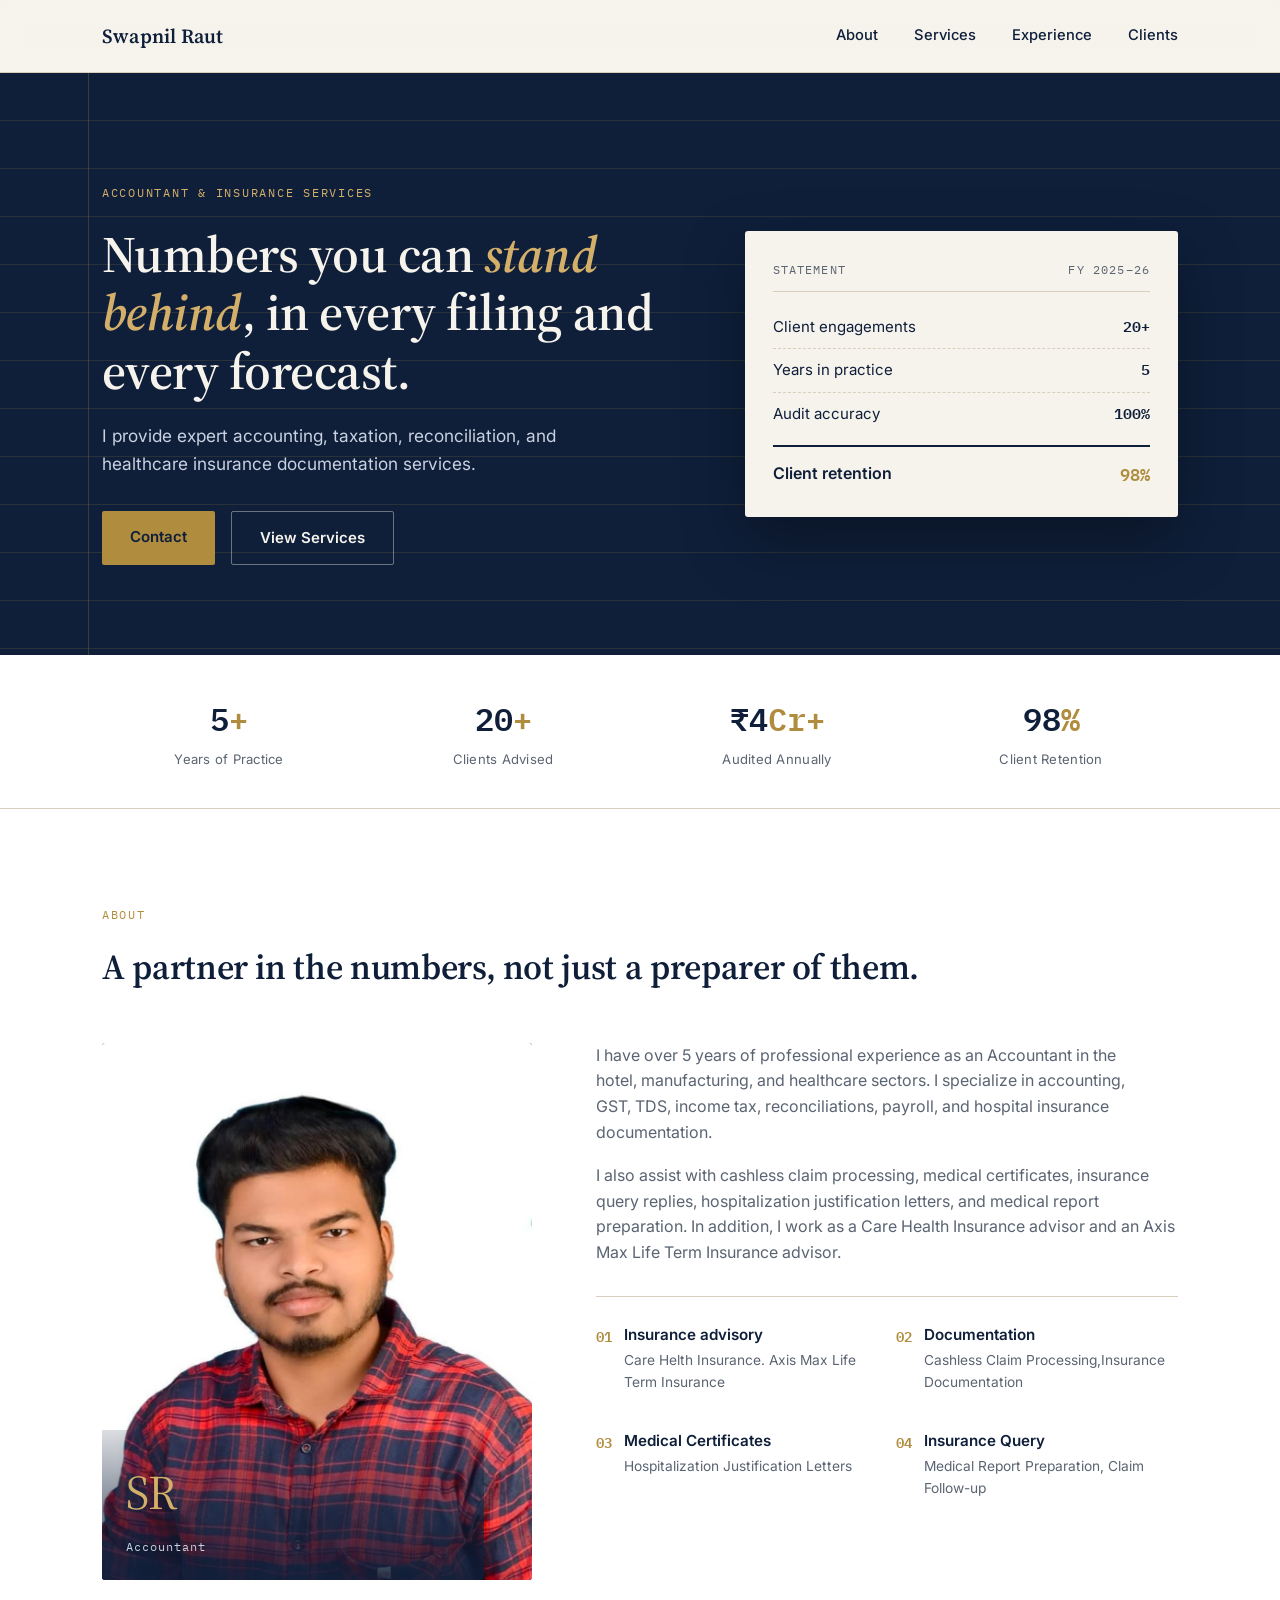
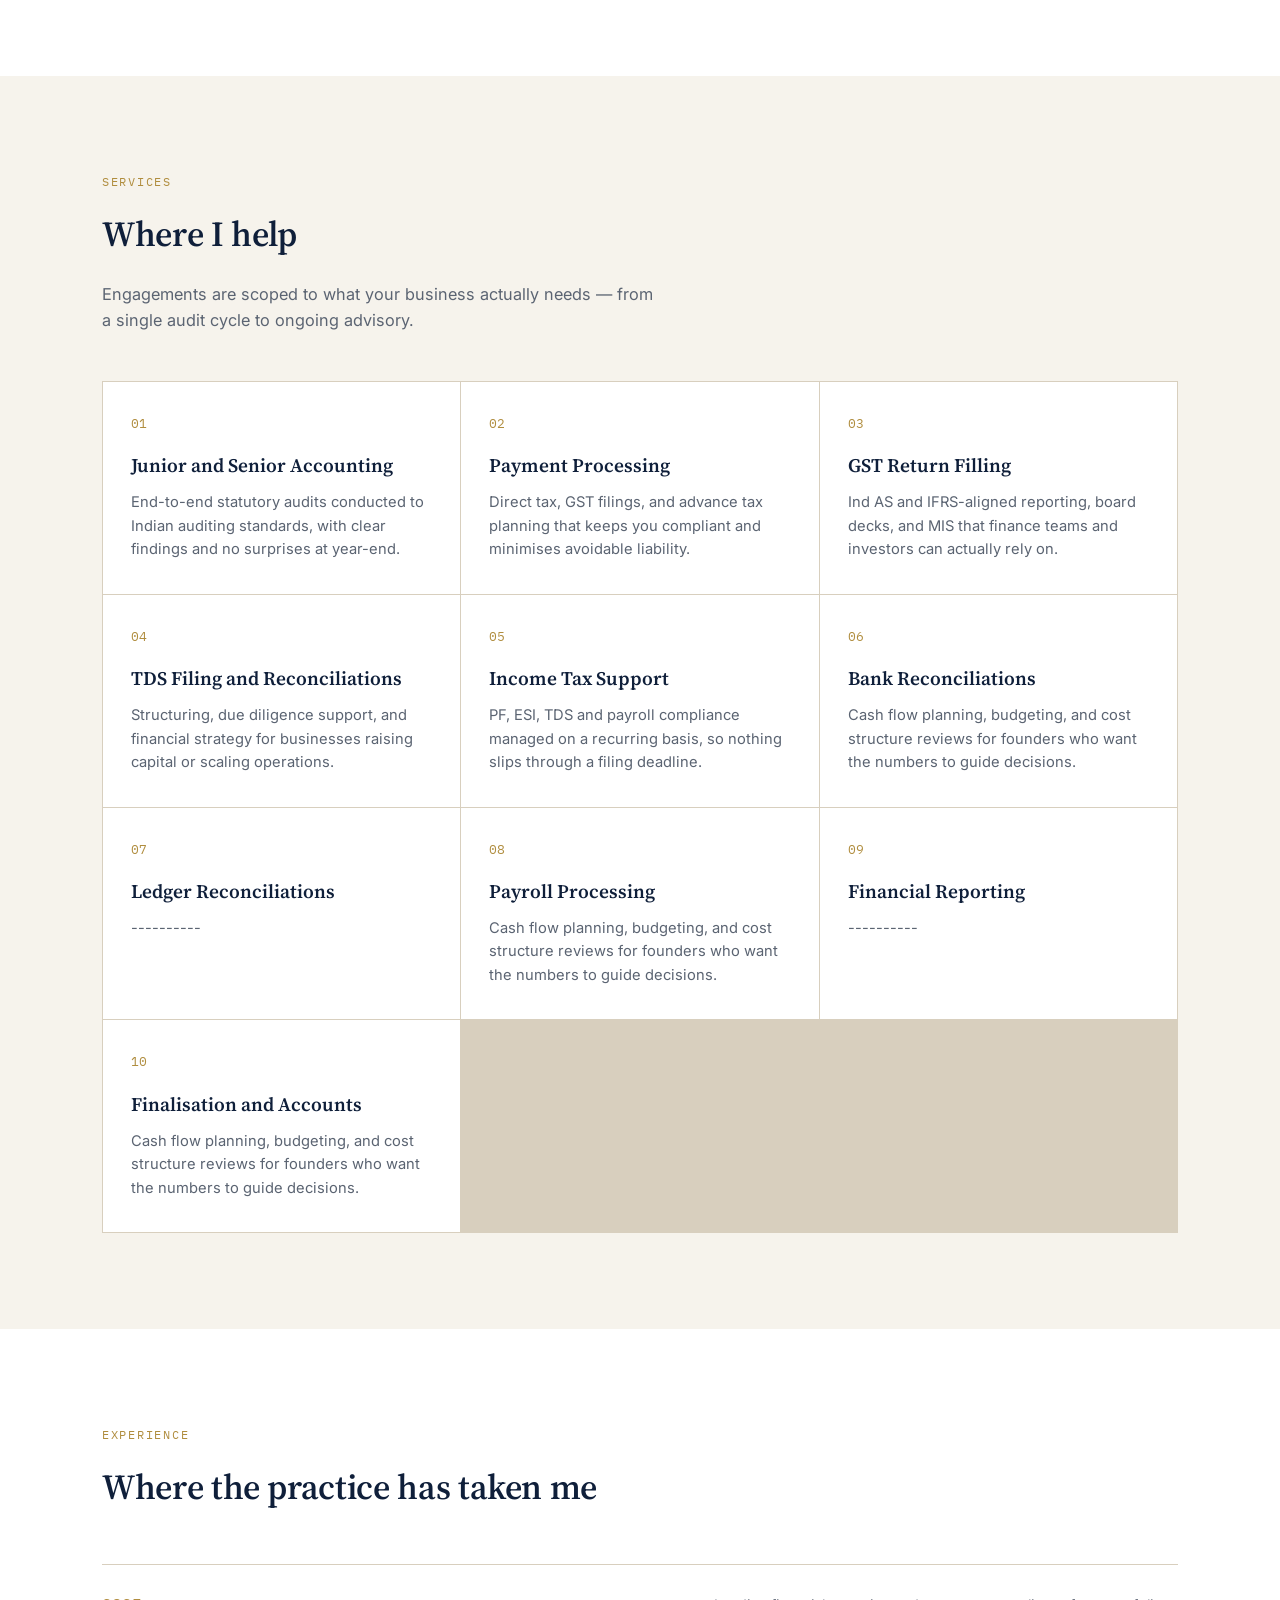
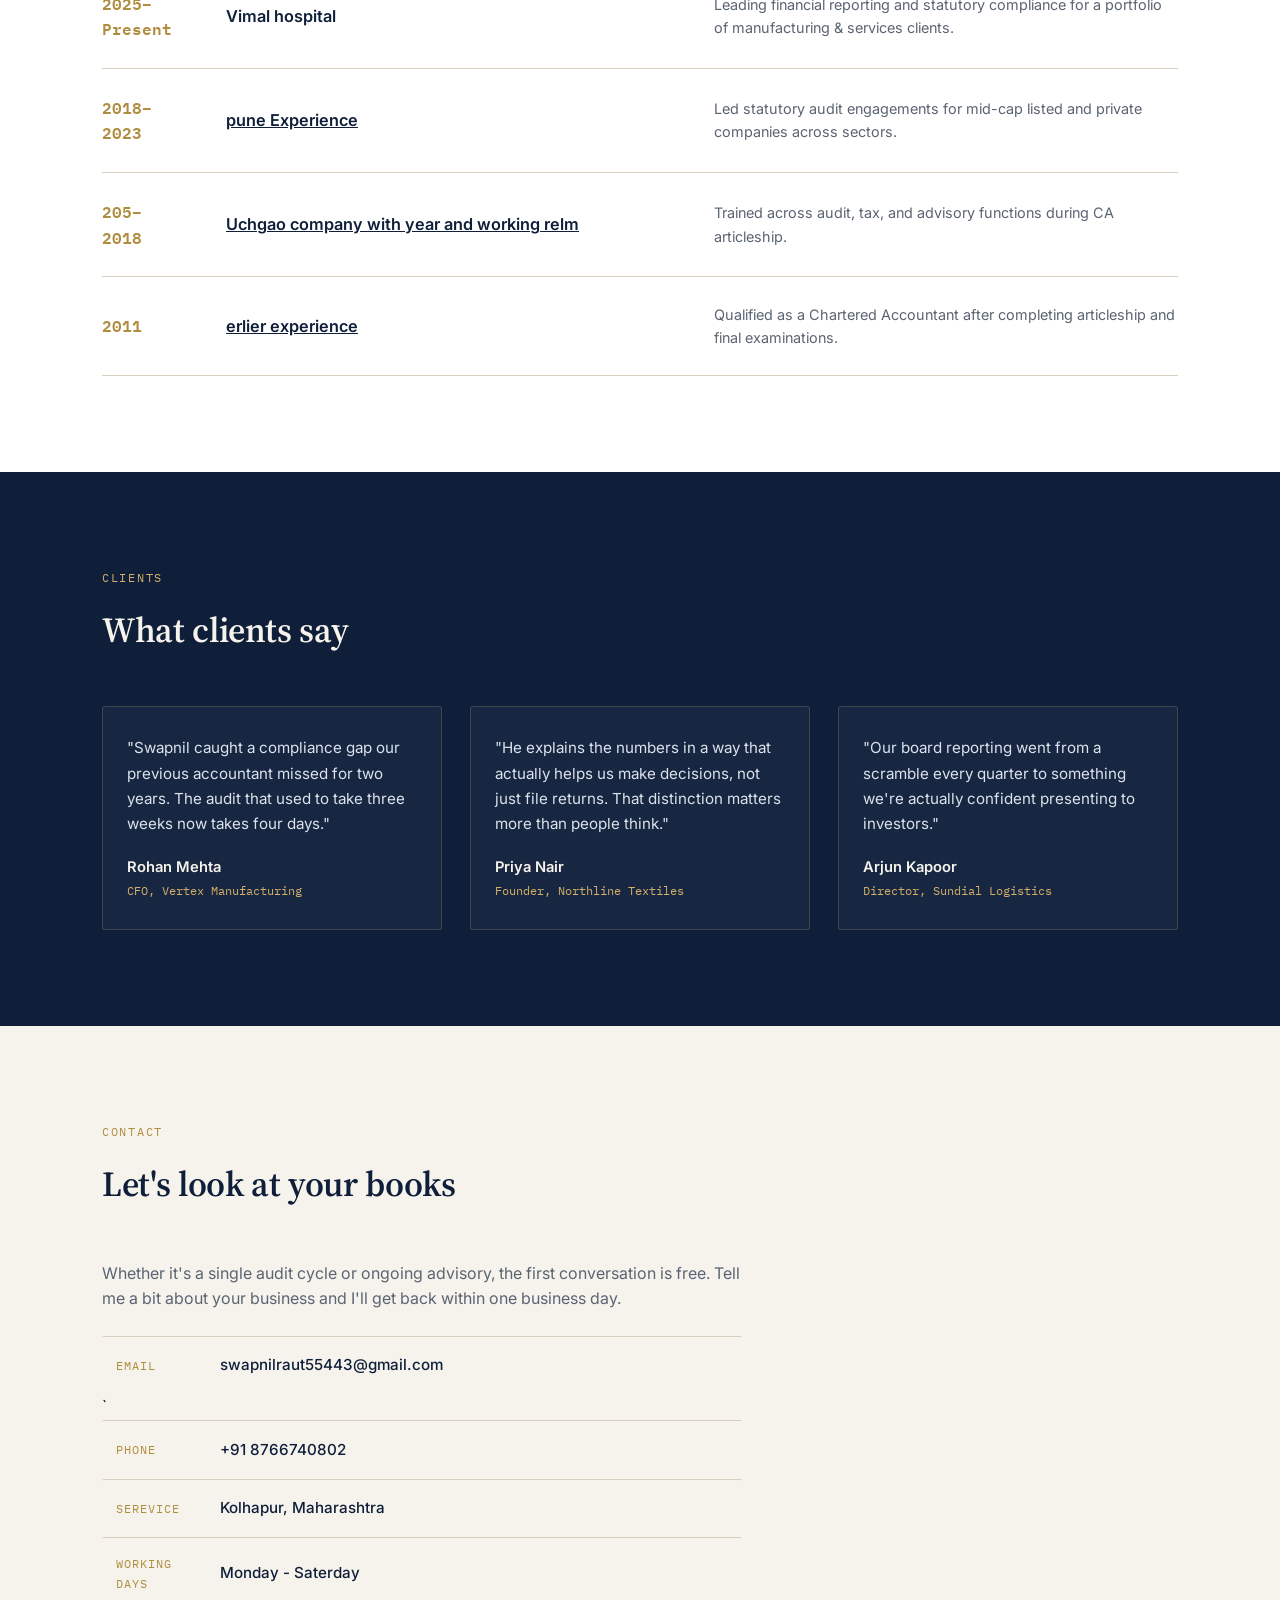
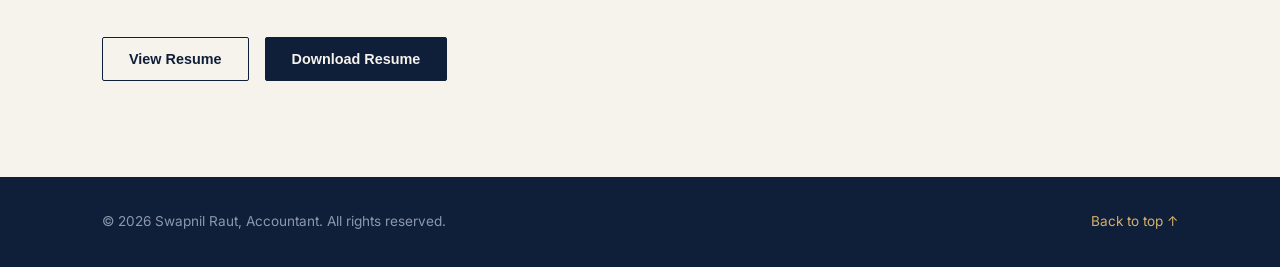
==== commit dab7b9bb: "pesonal change phase 1" ====
--- a/index.html
+++ b/index.html
@@ -12,14 +12,13 @@
 
 <header>
   <div class="nav">
-    <div class="brand">Swapnil Raut<span>, CA</span></div>
+    <div class="brand">Swapnil Raut</div>
     <nav class="nav-links">
       <a href="#about">About</a>
       <a href="#services">Services</a>
       <a href="#approach">Experience</a>
       <a href="#testimonials">Clients</a>
     </nav>
-    <a href="#contact" class="nav-cta" id="navCta"><span class="full-label">Book a Consultation</span><span class="short-label">Book</span></a>
     <button class="menu-toggle" id="menuToggle" aria-label="Toggle menu" aria-expanded="false">☰</button>
   </div>
 </header>
@@ -28,18 +27,18 @@
   <div class="wrap">
     <div class="hero-grid">
       <div>
-        <div class="eyebrow">Chartered Accountant · Corporate Finance &amp; Compliance</div>
+        <div class="eyebrow"> Accountant  &amp; Insurance Services</div>
         <h1>Numbers you can <em>stand behind</em>, in every filing and every forecast.</h1>
-        <p>15 years advising mid-size and growing companies on audit, tax, and financial reporting — with the diligence of a firm and the attention of one person.</p>
+        <p>I provide expert accounting, taxation, reconciliation, and healthcare insurance documentation services.</p>
         <div class="hero-actions">
-          <a href="#contact" class="btn-primary">Book a Consultation</a>
+          <a href="#contact" class="btn-primary">Contact</a>
           <a href="#services" class="btn-ghost">View Services</a>
         </div>
       </div>
       <div class="balance-card">
         <div class="bc-head"><span>Statement</span><span>FY 2025–26</span></div>
-        <div class="bc-row"><span>Client engagements</span><span class="amt">120+</span></div>
-        <div class="bc-row"><span>Years in practice</span><span class="amt">15</span></div>
+        <div class="bc-row"><span>Client engagements</span><span class="amt">20+</span></div>
+        <div class="bc-row"><span>Years in practice</span><span class="amt">5</span></div>
         <div class="bc-row"><span>Audit accuracy</span><span class="amt">100%</span></div>
         <div class="bc-total"><span>Client retention</span><span class="amt">98%</span></div>
       </div>
@@ -49,9 +48,9 @@
 
 <div class="stats">
   <div class="wrap stats-grid">
-    <div><div class="stat-num">15<span>+</span></div><div class="stat-label">Years of Practice</div></div>
-    <div><div class="stat-num">120<span>+</span></div><div class="stat-label">Clients Advised</div></div>
-    <div><div class="stat-num">₹40<span>Cr+</span></div><div class="stat-label">Audited Annually</div></div>
+    <div><div class="stat-num">5<span>+</span></div><div class="stat-label">Years of Practice</div></div>
+    <div><div class="stat-num">20<span>+</span></div><div class="stat-label">Clients Advised</div></div>
+    <div><div class="stat-num">₹4<span>Cr+</span></div><div class="stat-label">Audited Annually</div></div>
     <div><div class="stat-num">98<span>%</span></div><div class="stat-label">Client Retention</div></div>
   </div>
 </div>
@@ -61,36 +60,34 @@
     <div class="reveal">
       <div class="section-tag">About</div>
       <h2 class="section-title">A partner in the numbers, not just a preparer of them.</h2>
-      <p class="section-lead">Corporate finance experience built across audit floors, tax seasons, and board meetings — brought to businesses that need a steady hand on their books.</p>
     </div>
     <div class="about-grid">
       <div class="about-portrait reveal">
-        <!-- Replace src with the actual profile picture path -->
         <img src="assets/profile.jpg.jpeg" alt="Swapnil Raut, Chartered Accountant" class="profile-photo">
         <div class="portrait-mark">
           <div class="initials">SR</div>
-          <div class="role">Chartered Accountant, ICAI</div>
+          <div class="role"> Accountant</div>
         </div>
       </div>
       <div class="about-body reveal">
-        <p>I'm Swapnil Raut, a Chartered Accountant with fifteen years of experience in corporate finance, statutory audit, and tax advisory. I currently lead financial reporting and compliance for a portfolio of manufacturing and services clients, having previously worked with a Big Four audit practice.</p>
-        <p>My approach is straightforward: clear books, defensible filings, and financial reports that hold up under scrutiny — from auditors, investors, or the tax department. I work directly with founders and finance teams rather than handing work off to juniors, which means fewer handoffs and faster answers.</p>
+      <p class="section-lead">I have over 5 years of professional experience as an Accountant in the hotel, manufacturing, and healthcare sectors. I specialize in accounting, GST, TDS, income tax, reconciliations, payroll, and hospital insurance documentation.</p>
+      <p> I also assist with cashless claim processing, medical certificates, insurance query replies, hospitalization justification letters, and medical report preparation. In addition, I work as a Care Health Insurance advisor and an Axis Max Life Term Insurance advisor.</p>
         <div class="credentials">
           <div class="cred-item">
             <div class="cred-mark">01</div>
-            <div><h4>Chartered Accountant</h4><p>Institute of Chartered Accountants of India</p></div>
+            <div><h4>Insurance advisory</h4><p>Care Helth Insurance. Axis Max Life Term Insurance</p></div>
           </div>
           <div class="cred-item">
             <div class="cred-mark">02</div>
-            <div><h4>DISA Certified</h4><p>Information Systems Audit specialisation</p></div>
+            <div><h4>Documentation</h4><p>Cashless Claim Processing,Insurance Documentation</p></div>
           </div>
           <div class="cred-item">
             <div class="cred-mark">03</div>
-            <div><h4>Ind AS &amp; IFRS</h4><p>Financial reporting under Indian &amp; global standards</p></div>
+            <div><h4>Medical Certificates</h4><p>Hospitalization Justification Letters</p></div>
           </div>
           <div class="cred-item">
             <div class="cred-mark">04</div>
-            <div><h4>GST &amp; Direct Tax</h4><p>Registered practitioner, corporate &amp; individual filings</p></div>
+            <div><h4>Insurance Query</h4><p>Medical Report Preparation, Claim Follow-up</p></div>
           </div>
         </div>
       </div>
@@ -108,32 +105,52 @@
     <div class="services-grid reveal">
       <div class="service-card">
         <div class="service-index">01</div>
-        <h3>Statutory Audit &amp; Assurance</h3>
+        <h3>Junior and Senior Accounting</h3>
         <p>End-to-end statutory audits conducted to Indian auditing standards, with clear findings and no surprises at year-end.</p>
       </div>
       <div class="service-card">
         <div class="service-index">02</div>
-        <h3>Tax Planning &amp; Compliance</h3>
+        <h3>Payment Processing</h3>
         <p>Direct tax, GST filings, and advance tax planning that keeps you compliant and minimises avoidable liability.</p>
       </div>
       <div class="service-card">
         <div class="service-index">03</div>
+        <h3>GST Return Filling</h3>
+        <p>Ind AS and IFRS-aligned reporting, board decks, and MIS that finance teams and investors can actually rely on.</p>
+      </div>
+      <div class="service-card">
+        <div class="service-index">04</div>
+        <h3>TDS Filing and Reconciliations</h3>
+        <p>Structuring, due diligence support, and financial strategy for businesses raising capital or scaling operations.</p>
+      </div>
+      <div class="service-card">
+        <div class="service-index">05</div>
+        <h3>Income Tax Support</h3>
+        <p>PF, ESI, TDS and payroll compliance managed on a recurring basis, so nothing slips through a filing deadline.</p>
+      </div>
+      <div class="service-card">
+        <div class="service-index">06</div>
+        <h3>Bank Reconciliations</h3>
+        <p>Cash flow planning, budgeting, and cost structure reviews for founders who want the numbers to guide decisions.</p>
+      </div>
+      <div class="service-card">
+        <div class="service-index">07</div>
+        <h3>Ledger Reconciliations</h3>
+        <p>----------</p>
+      </div>
+      <div class="service-card">
+        <div class="service-index">08</div>
+        <h3>Payroll Processing</h3>
+        <p>Cash flow planning, budgeting, and cost structure reviews for founders who want the numbers to guide decisions.</p>
+      </div>
+      <div class="service-card">
+        <div class="service-index">09</div>
         <h3>Financial Reporting</h3>
-        <p>Ind AS and IFRS-aligned reporting, board decks, and MIS that finance teams and investors can actually rely on.</p>
-      </div>
-      <div class="service-card">
-        <div class="service-index">04</div>
-        <h3>Corporate Advisory</h3>
-        <p>Structuring, due diligence support, and financial strategy for businesses raising capital or scaling operations.</p>
-      </div>
-      <div class="service-card">
-        <div class="service-index">05</div>
-        <h3>Payroll &amp; Regulatory Compliance</h3>
-        <p>PF, ESI, TDS and payroll compliance managed on a recurring basis, so nothing slips through a filing deadline.</p>
-      </div>
-      <div class="service-card">
-        <div class="service-index">06</div>
-        <h3>Business Advisory</h3>
+        <p>----------</p>
+      </div>
+      <div class="service-card">
+        <div class="service-index">10</div>
+        <h3>Finalisation and Accounts</h3>
         <p>Cash flow planning, budgeting, and cost structure reviews for founders who want the numbers to guide decisions.</p>
       </div>
     </div>
@@ -148,23 +165,23 @@
     </div>
     <div class="approach-list reveal">
       <div class="approach-row">
-        <div class="yr">2023–<br>Present</div>
-        <h4>Senior Manager, Corporate Accounting</h4>
+        <div class="yr">2025–<br>Present</div>
+        <h4>Vimal hospital</h4>
         <p>Leading financial reporting and statutory compliance for a portfolio of manufacturing &amp; services clients.</p>
       </div>
       <div class="approach-row">
         <div class="yr">2018–<br>2023</div>
-        <h4>Assistant Manager, Audit &amp; Assurance</h4>
+        <h4><u>pune Experience</u></h4>
         <p>Led statutory audit engagements for mid-cap listed and private companies across sectors.</p>
       </div>
       <div class="approach-row">
-        <div class="yr">2015–<br>2018</div>
-        <h4>Article Assistant, Big Four Practice</h4>
+        <div class="yr">205–<br>2018</div>
+        <h4><u>Uchgao company with year and working relm</u></h4>
         <p>Trained across audit, tax, and advisory functions during CA articleship.</p>
       </div>
       <div class="approach-row">
         <div class="yr">2011</div>
-        <h4>Chartered Accountancy, ICAI</h4>
+        <h4><u>erlier experience</u></h4>
         <p>Qualified as a Chartered Accountant after completing articleship and final examinations.</p>
       </div>
     </div>
@@ -207,9 +224,9 @@
       <div class="contact-info">
         <p>Whether it's a single audit cycle or ongoing advisory, the first conversation is free. Tell me a bit about your business and I'll get back within one business day.</p>
 
-        <div class="info-row" data-action="email" data-value="swapnil.raut.ca@example.com" title="Click to email">
+        <div class="info-row" data-action="email" data-value="swapnilraut55443@gmail.com" title="Click to email">
           <div class="info-label">Email</div>
-          <div class="info-val">swapnil.raut.ca@example.com<span class="copied-toast">Copied &amp; opening mail…</span></div>
+          <div class="info-val">swapnilraut55443@gmail.com<span class="copied-toast">Copied &amp; opening mail…</span></div>
           <div class="info-arrow">→</div>
         </div>
 `
@@ -220,14 +237,14 @@
         </div>
 
         <div class="info-row" data-action="map" data-value="Kolhapur, Maharashtra" title="Click to view on map">
-          <div class="info-label">Office</div>
+          <div class="info-label">Serevice</div>
           <div class="info-val">Kolhapur, Maharashtra</div>
           <div class="info-arrow">→</div>
         </div>
 
         <div class="info-row not-actionable">
-          <div class="info-label">Hours</div>
-          <div class="info-val">Mon–Sat, 10:00–18:00 IST</div>
+          <div class="info-label">Working days</div>
+          <div class="info-val">Monday - Saterday</div>
         </div>
 
         <div class="resume-actions">
@@ -242,7 +259,7 @@
 
 <footer>
   <div class="wrap footer-inner">
-    <div>© 2026 Swapnil Raut, Chartered Accountant. All rights reserved.</div>
+    <div>&copy; <span id="copyright-year"></span> Swapnil Raut, Accountant. All rights reserved.</div>
     <div><a href="#about">Back to top ↑</a></div>
   </div>
 </footer>
--- a/style.css
+++ b/style.css
@@ -166,7 +166,7 @@
 .about-portrait::before{
   content:'';
   position:absolute; inset:0;
-  background:repeating-linear-gradient(to bottom, transparent 0 46px, rgba(176,141,62,0.14) 46px 47px);
+  /* background:repeating-linear-gradient(to bottom, transparent 0 46px, rgba(176,141,62,0.14) 46px 47px); */
   z-index:1;
 }
 .about-portrait .profile-photo{
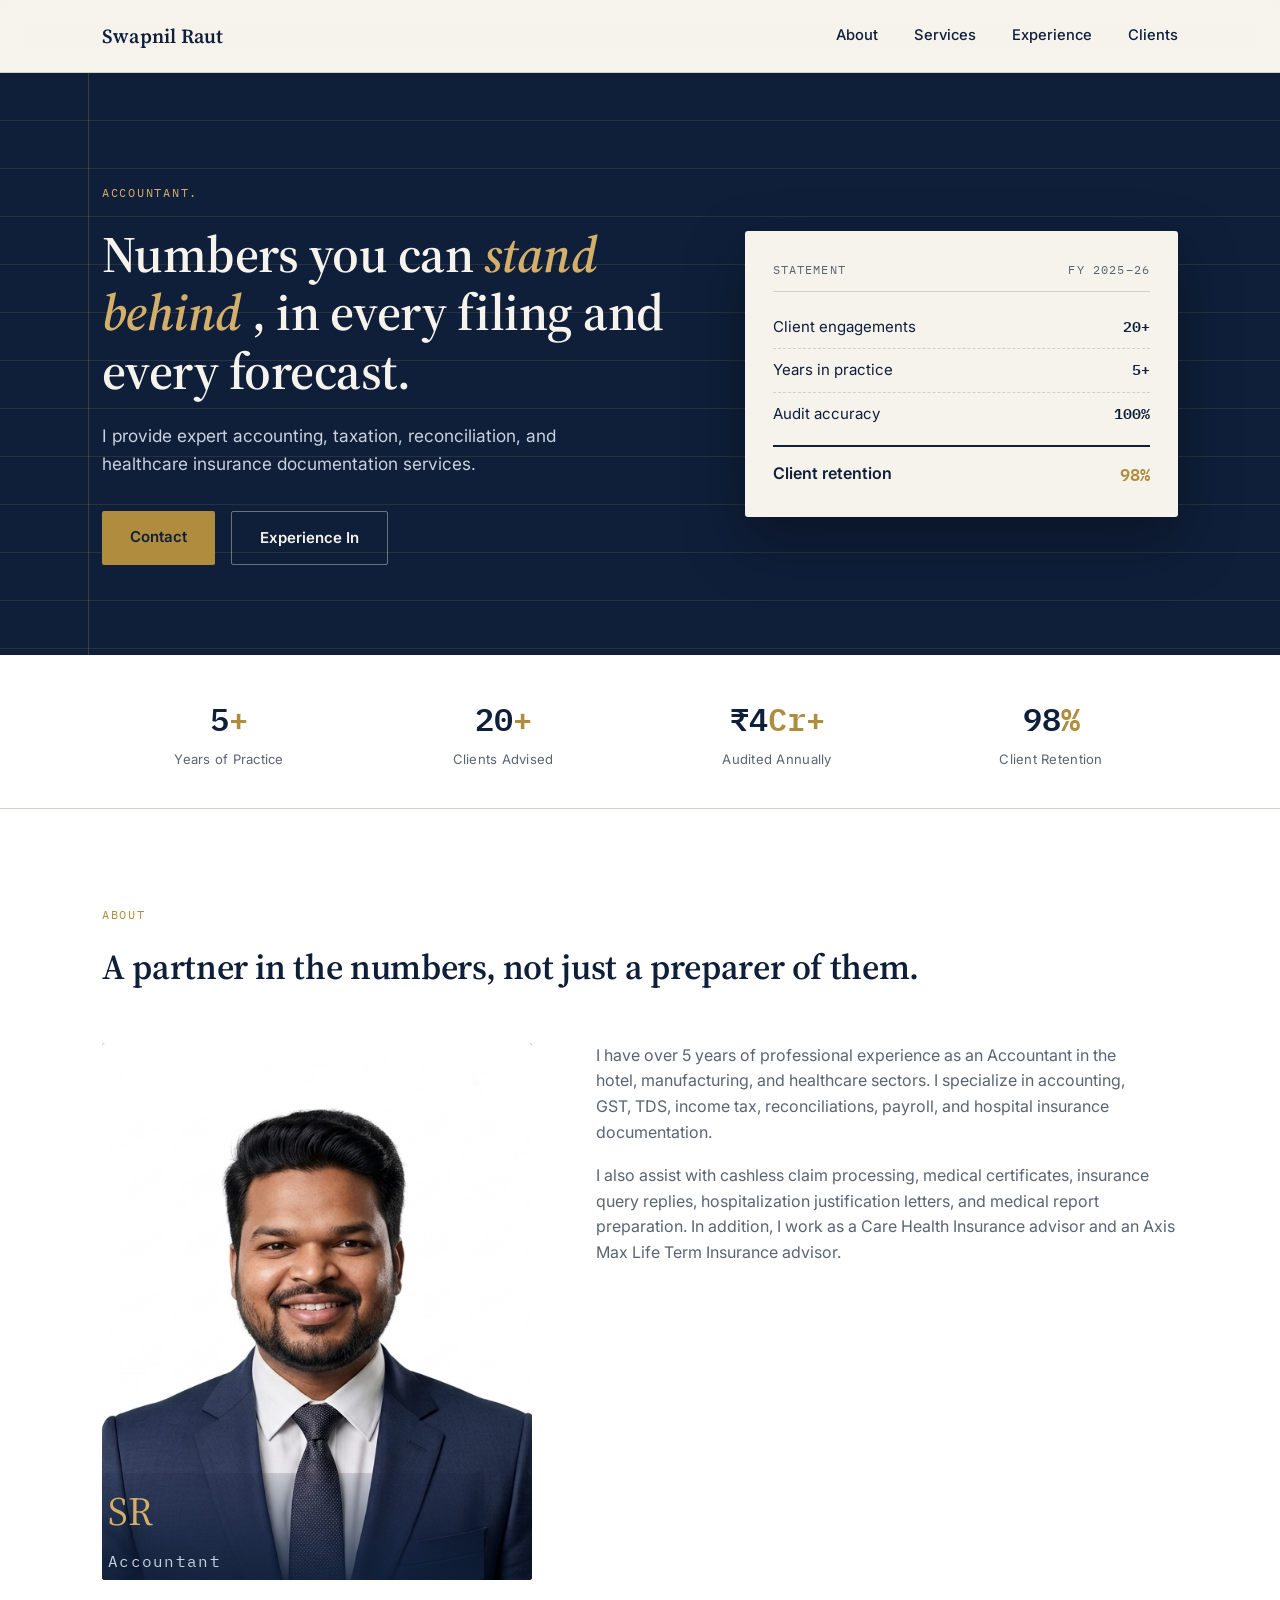
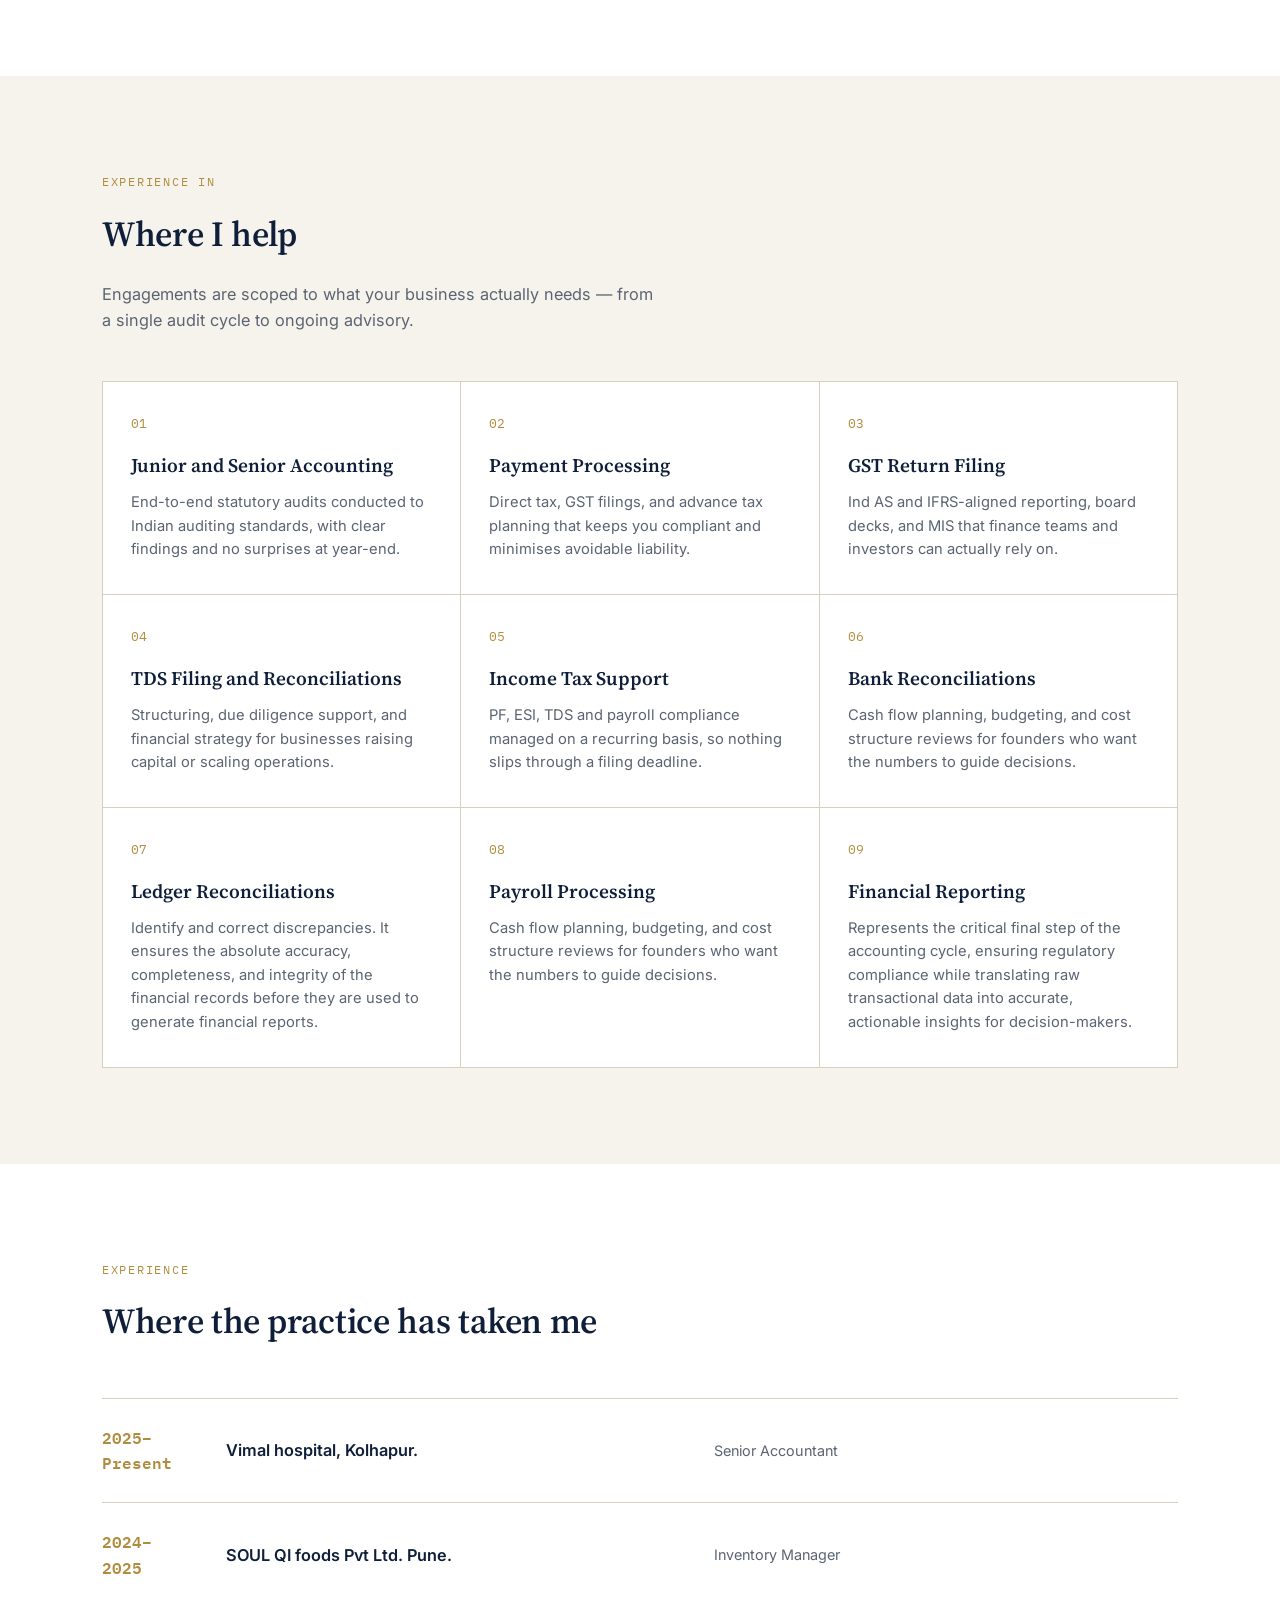
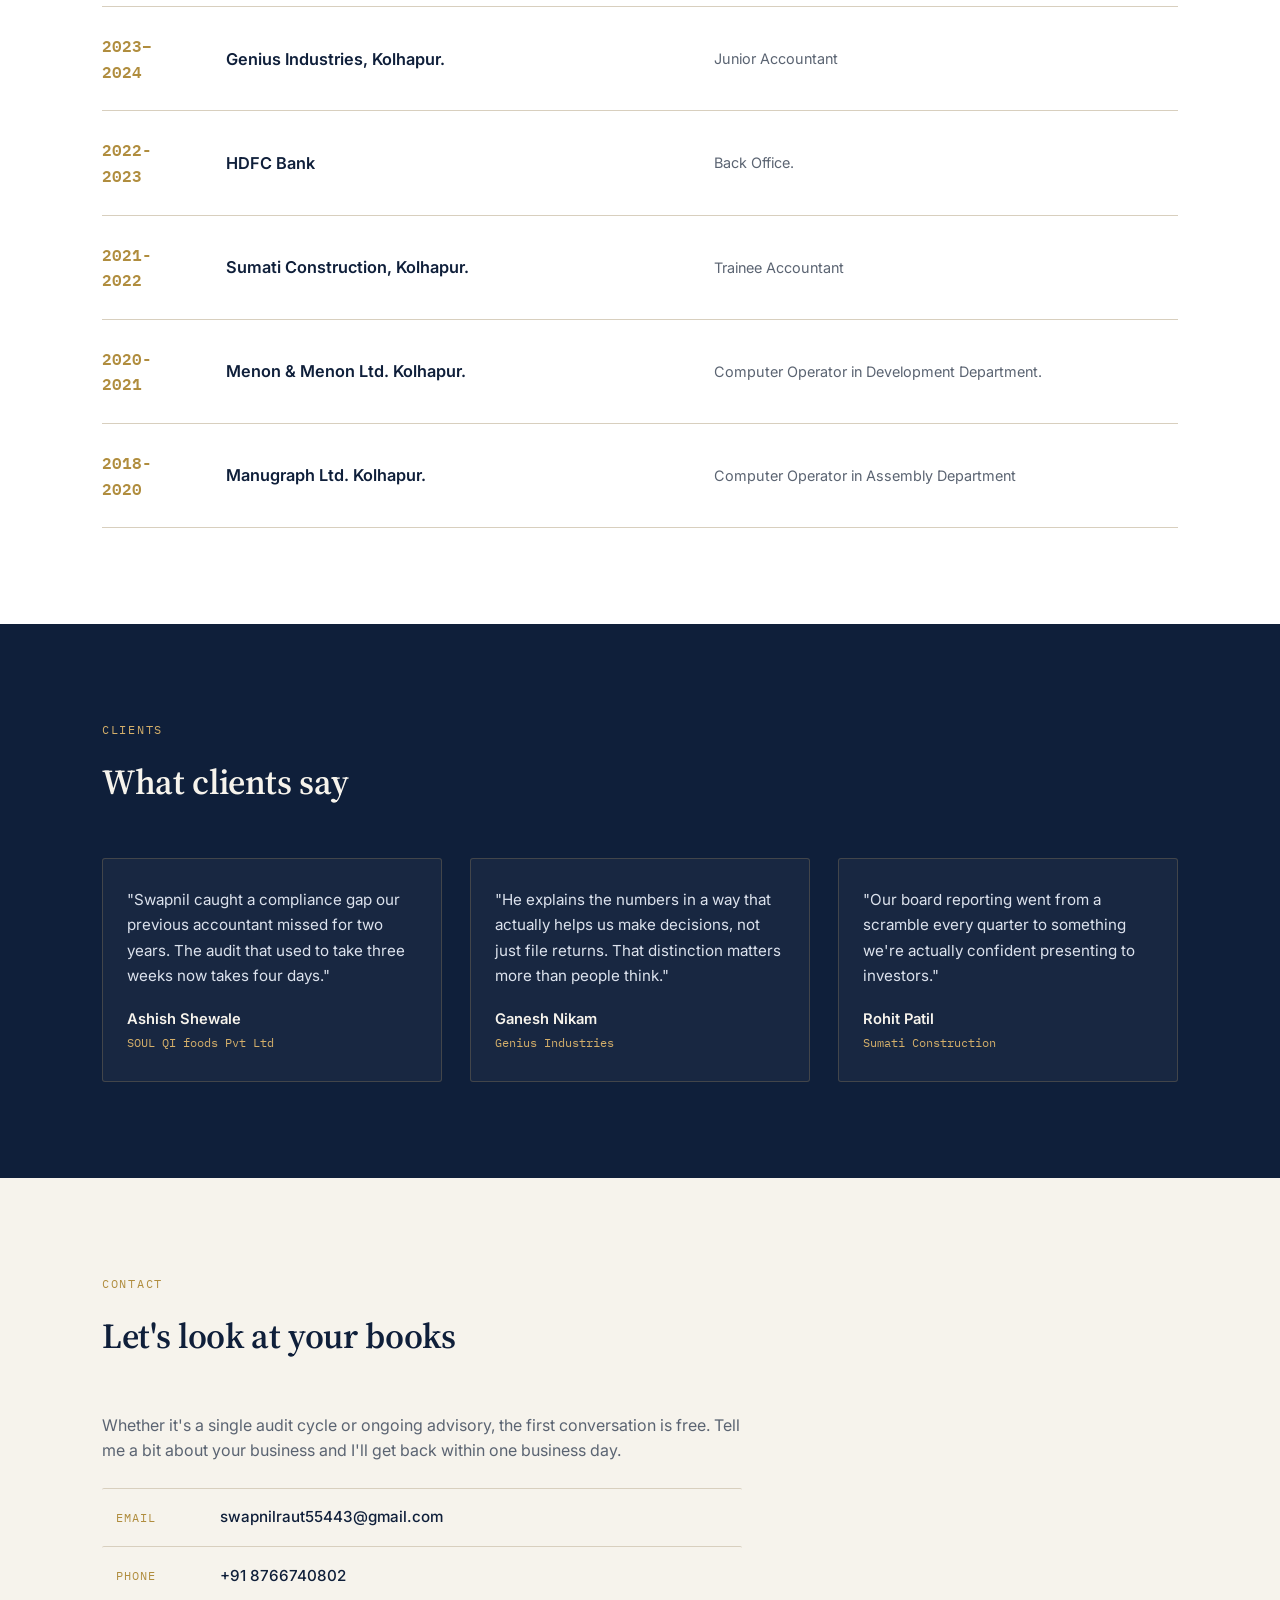
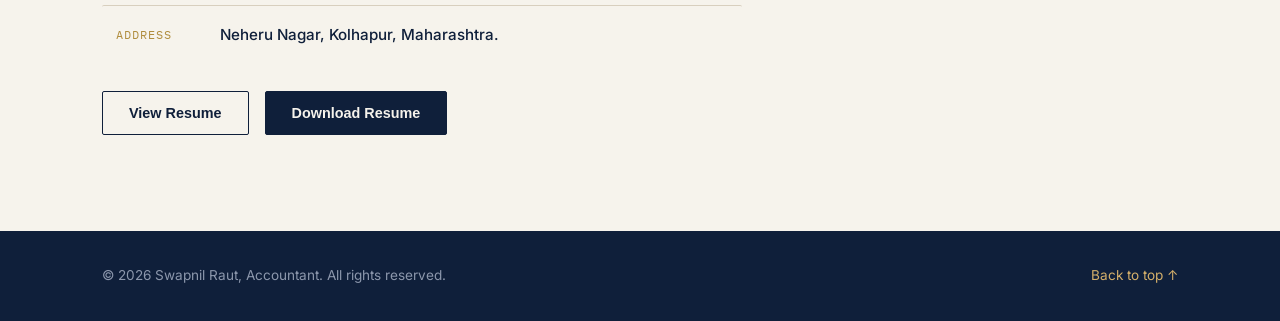
==== commit eb1b3308: "Final product" ====
--- a/index.html
+++ b/index.html
@@ -3,7 +3,7 @@
 <head>
 <meta charset="UTF-8">
 <meta name="viewport" content="width=device-width, initial-scale=1.0">
-<title>Swapnil Raut, CA | Chartered Accountant</title>
+<title>Swapnil Raut. Accountant</title>
 <link rel="preconnect" href="https://fonts.googleapis.com">
 <link href="https://fonts.googleapis.com/css2?family=Source+Serif+4:opsz,wght@8..60,500;8..60,600;8..60,700&family=Inter:wght@400;500;600&family=IBM+Plex+Mono:wght@500;600&display=swap" rel="stylesheet">
 <link rel="stylesheet" href="style.css">
@@ -27,18 +27,18 @@
   <div class="wrap">
     <div class="hero-grid">
       <div>
-        <div class="eyebrow"> Accountant  &amp; Insurance Services</div>
-        <h1>Numbers you can <em>stand behind</em>, in every filing and every forecast.</h1>
+        <div class="eyebrow"> Accountant.</div>
+        <h1>Numbers you can <em>stand behind </em>, in every filing and every forecast.</h1>
         <p>I provide expert accounting, taxation, reconciliation, and healthcare insurance documentation services.</p>
         <div class="hero-actions">
           <a href="#contact" class="btn-primary">Contact</a>
-          <a href="#services" class="btn-ghost">View Services</a>
+          <a href="#services" class="btn-ghost">Experience In</a>
         </div>
       </div>
       <div class="balance-card">
         <div class="bc-head"><span>Statement</span><span>FY 2025–26</span></div>
         <div class="bc-row"><span>Client engagements</span><span class="amt">20+</span></div>
-        <div class="bc-row"><span>Years in practice</span><span class="amt">5</span></div>
+        <div class="bc-row"><span>Years in practice</span><span class="amt">5+</span></div>
         <div class="bc-row"><span>Audit accuracy</span><span class="amt">100%</span></div>
         <div class="bc-total"><span>Client retention</span><span class="amt">98%</span></div>
       </div>
@@ -63,7 +63,7 @@
     </div>
     <div class="about-grid">
       <div class="about-portrait reveal">
-        <img src="assets/profile.jpg.jpeg" alt="Swapnil Raut, Chartered Accountant" class="profile-photo">
+        <img src="assets/newProfile.png" alt="Swapnil Raut, Chartered Accountant" class="profile-photo">
         <div class="portrait-mark">
           <div class="initials">SR</div>
           <div class="role"> Accountant</div>
@@ -72,24 +72,7 @@
       <div class="about-body reveal">
       <p class="section-lead">I have over 5 years of professional experience as an Accountant in the hotel, manufacturing, and healthcare sectors. I specialize in accounting, GST, TDS, income tax, reconciliations, payroll, and hospital insurance documentation.</p>
       <p> I also assist with cashless claim processing, medical certificates, insurance query replies, hospitalization justification letters, and medical report preparation. In addition, I work as a Care Health Insurance advisor and an Axis Max Life Term Insurance advisor.</p>
-        <div class="credentials">
-          <div class="cred-item">
-            <div class="cred-mark">01</div>
-            <div><h4>Insurance advisory</h4><p>Care Helth Insurance. Axis Max Life Term Insurance</p></div>
-          </div>
-          <div class="cred-item">
-            <div class="cred-mark">02</div>
-            <div><h4>Documentation</h4><p>Cashless Claim Processing,Insurance Documentation</p></div>
-          </div>
-          <div class="cred-item">
-            <div class="cred-mark">03</div>
-            <div><h4>Medical Certificates</h4><p>Hospitalization Justification Letters</p></div>
-          </div>
-          <div class="cred-item">
-            <div class="cred-mark">04</div>
-            <div><h4>Insurance Query</h4><p>Medical Report Preparation, Claim Follow-up</p></div>
-          </div>
-        </div>
+        
       </div>
     </div>
   </div>
@@ -98,7 +81,7 @@
 <section class="services" id="services">
   <div class="wrap">
     <div class="reveal">
-      <div class="section-tag">Services</div>
+      <div class="section-tag">Experience In</div>
       <h2 class="section-title">Where I help</h2>
       <p class="section-lead">Engagements are scoped to what your business actually needs — from a single audit cycle to ongoing advisory.</p>
     </div>
@@ -115,7 +98,7 @@
       </div>
       <div class="service-card">
         <div class="service-index">03</div>
-        <h3>GST Return Filling</h3>
+        <h3>GST Return Filing</h3>
         <p>Ind AS and IFRS-aligned reporting, board decks, and MIS that finance teams and investors can actually rely on.</p>
       </div>
       <div class="service-card">
@@ -136,7 +119,7 @@
       <div class="service-card">
         <div class="service-index">07</div>
         <h3>Ledger Reconciliations</h3>
-        <p>----------</p>
+        <p>Identify and correct discrepancies. It ensures the absolute accuracy, completeness, and integrity of the financial records before they are used to generate financial reports.</p>
       </div>
       <div class="service-card">
         <div class="service-index">08</div>
@@ -146,13 +129,13 @@
       <div class="service-card">
         <div class="service-index">09</div>
         <h3>Financial Reporting</h3>
-        <p>----------</p>
-      </div>
-      <div class="service-card">
+        <p>Represents the critical final step of the accounting cycle, ensuring regulatory compliance while translating raw transactional data into accurate, actionable insights for decision-makers.</p>
+      </div>
+      <!-- <div class="service-card">
         <div class="service-index">10</div>
         <h3>Finalisation and Accounts</h3>
         <p>Cash flow planning, budgeting, and cost structure reviews for founders who want the numbers to guide decisions.</p>
-      </div>
+      </div> -->
     </div>
   </div>
 </section>
@@ -166,24 +149,38 @@
     <div class="approach-list reveal">
       <div class="approach-row">
         <div class="yr">2025–<br>Present</div>
-        <h4>Vimal hospital</h4>
-        <p>Leading financial reporting and statutory compliance for a portfolio of manufacturing &amp; services clients.</p>
-      </div>
-      <div class="approach-row">
-        <div class="yr">2018–<br>2023</div>
-        <h4><u>pune Experience</u></h4>
-        <p>Led statutory audit engagements for mid-cap listed and private companies across sectors.</p>
-      </div>
-      <div class="approach-row">
-        <div class="yr">205–<br>2018</div>
-        <h4><u>Uchgao company with year and working relm</u></h4>
-        <p>Trained across audit, tax, and advisory functions during CA articleship.</p>
-      </div>
-      <div class="approach-row">
-        <div class="yr">2011</div>
-        <h4><u>erlier experience</u></h4>
-        <p>Qualified as a Chartered Accountant after completing articleship and final examinations.</p>
-      </div>
+        <h4>Vimal hospital, Kolhapur.</h4>
+        <p>Senior Accountant</p>
+      </div>
+      <div class="approach-row">
+        <div class="yr">2024–<br>2025</div>
+        <h4>SOUL QI foods Pvt Ltd. Pune.</h4>
+        <p>Inventory Manager</p>
+      </div>
+      <div class="approach-row">
+        <div class="yr">2023–<br>2024</div>
+        <h4>Genius Industries, Kolhapur.</h4>
+        <p>Junior Accountant</p>
+      </div>
+      <div class="approach-row">
+        <div class="yr">2022-<br>2023</div>
+        <h4>HDFC Bank</h4>
+        <p>Back Office.</p>
+      </div>
+      <div class="approach-row">
+        <div class="yr">2021-<br>2022</div>
+        <h4>Sumati Construction, Kolhapur.</h4>
+        <p>Trainee Accountant</p>
+      </div>
+      <div class="approach-row">
+        <div class="yr">2020-<br>2021</div>
+        <h4>Menon & Menon Ltd. Kolhapur.</h4>
+        <p>Computer Operator in Development Department.</p>
+      </div>
+      <div class="approach-row">
+        <div class="yr">2018-<br>2020</div>
+        <h4>Manugraph Ltd. Kolhapur.</h4>
+        <p>Computer Operator in Assembly Department</p>
     </div>
   </div>
 </section>
@@ -197,18 +194,18 @@
     <div class="t-grid reveal">
       <div class="t-card">
         <p class="t-quote">"Swapnil caught a compliance gap our previous accountant missed for two years. The audit that used to take three weeks now takes four days."</p>
-        <div class="t-name">Rohan Mehta</div>
-        <div class="t-role">CFO, Vertex Manufacturing</div>
+        <div class="t-name">Ashish Shewale</div>
+        <div class="t-role">SOUL QI foods Pvt Ltd</div>
       </div>
       <div class="t-card">
         <p class="t-quote">"He explains the numbers in a way that actually helps us make decisions, not just file returns. That distinction matters more than people think."</p>
-        <div class="t-name">Priya Nair</div>
-        <div class="t-role">Founder, Northline Textiles</div>
+        <div class="t-name">Ganesh Nikam</div>
+        <div class="t-role">Genius Industries</div>
       </div>
       <div class="t-card">
         <p class="t-quote">"Our board reporting went from a scramble every quarter to something we're actually confident presenting to investors."</p>
-        <div class="t-name">Arjun Kapoor</div>
-        <div class="t-role">Director, Sundial Logistics</div>
+        <div class="t-name">Rohit Patil</div>
+        <div class="t-role">Sumati Construction</div>
       </div>
     </div>
   </div>
@@ -226,10 +223,9 @@
 
         <div class="info-row" data-action="email" data-value="swapnilraut55443@gmail.com" title="Click to email">
           <div class="info-label">Email</div>
-          <div class="info-val">swapnilraut55443@gmail.com<span class="copied-toast">Copied &amp; opening mail…</span></div>
+          <div class="info-val"><a href="mailto:swapnilraut55443@gmail.com">swapnilraut55443@gmail.com</a><span class="copied-toast">Copied &amp; opening mail…</span></div>
           <div class="info-arrow">→</div>
         </div>
-`
         <div class="info-row" data-action="call" data-value="+91 8766740802" title="Click to call">
           <div class="info-label">Phone</div>
           <div class="info-val">+91 8766740802<span class="copied-toast">Copied &amp; dialing…</span></div>
@@ -237,15 +233,12 @@
         </div>
 
         <div class="info-row" data-action="map" data-value="Kolhapur, Maharashtra" title="Click to view on map">
-          <div class="info-label">Serevice</div>
-          <div class="info-val">Kolhapur, Maharashtra</div>
+          <div class="info-label">Address</div>
+          <div class="info-val">Neheru Nagar, Kolhapur, Maharashtra.</div>
           <div class="info-arrow">→</div>
         </div>
 
-        <div class="info-row not-actionable">
-          <div class="info-label">Working days</div>
-          <div class="info-val">Monday - Saterday</div>
-        </div>
+      
 
         <div class="resume-actions">
           <!-- Update the RESUME_PATH constant in script.js to point at your resume file -->
--- a/style.css
+++ b/style.css
@@ -177,10 +177,10 @@
 .portrait-mark{
   position:relative; z-index:2; color:var(--cream);
   background:linear-gradient(to top, rgba(15,31,58,0.88), rgba(15,31,58,0.15));
-  width:100%; margin:-24px; padding:24px; border-radius:0 0 3px 3px;
-}
-.portrait-mark .initials{font-family:'Source Serif 4',serif; font-size:3rem; color:var(--gold-light);}
-.portrait-mark .role{font-family:'IBM Plex Mono',monospace; font-size:0.78rem; letter-spacing:0.08em; margin-top:6px; color:#C9D1E0;}
+  width:100%; margin:-24px; padding:6px; border-radius:0 0 3px 3px;
+}
+.portrait-mark .initials{font-family:'Source Serif 4',serif; font-size:2.5rem; color:var(--gold-light);}
+.portrait-mark .role{font-family:'IBM Plex Mono',monospace; font-size:1rem; letter-spacing:0.08em; margin-top:6px; color:#C9D1E0;}
 .about-body p{color:var(--slate); margin-bottom:18px; font-size:1rem;}
 .credentials{
   margin-top:30px; padding-top:26px; border-top:1px solid var(--rule);
@@ -313,7 +313,15 @@
   .stats-grid{grid-template-columns:repeat(2,1fr); gap:20px;}
   .stat-num{font-size:1.5rem;}
   .section-title{font-size:1.6rem;}
-  .about-portrait{aspect-ratio:16/10;}
+  .about-portrait{
+    aspect-ratio:1 / 1.1;
+    width:100%;
+    max-width:280px;
+    margin:0 auto;
+    padding:12px;
+  }
+  .portrait-mark{padding:5px 26px; margin:-12px;}
+  .portrait-mark .initials{font-size:1.6rem;}
   .footer-inner{flex-direction:column; gap:10px; text-align:center;}
   .resume-actions{flex-direction:column;}
   .btn-resume{width:100%; justify-content:center;}
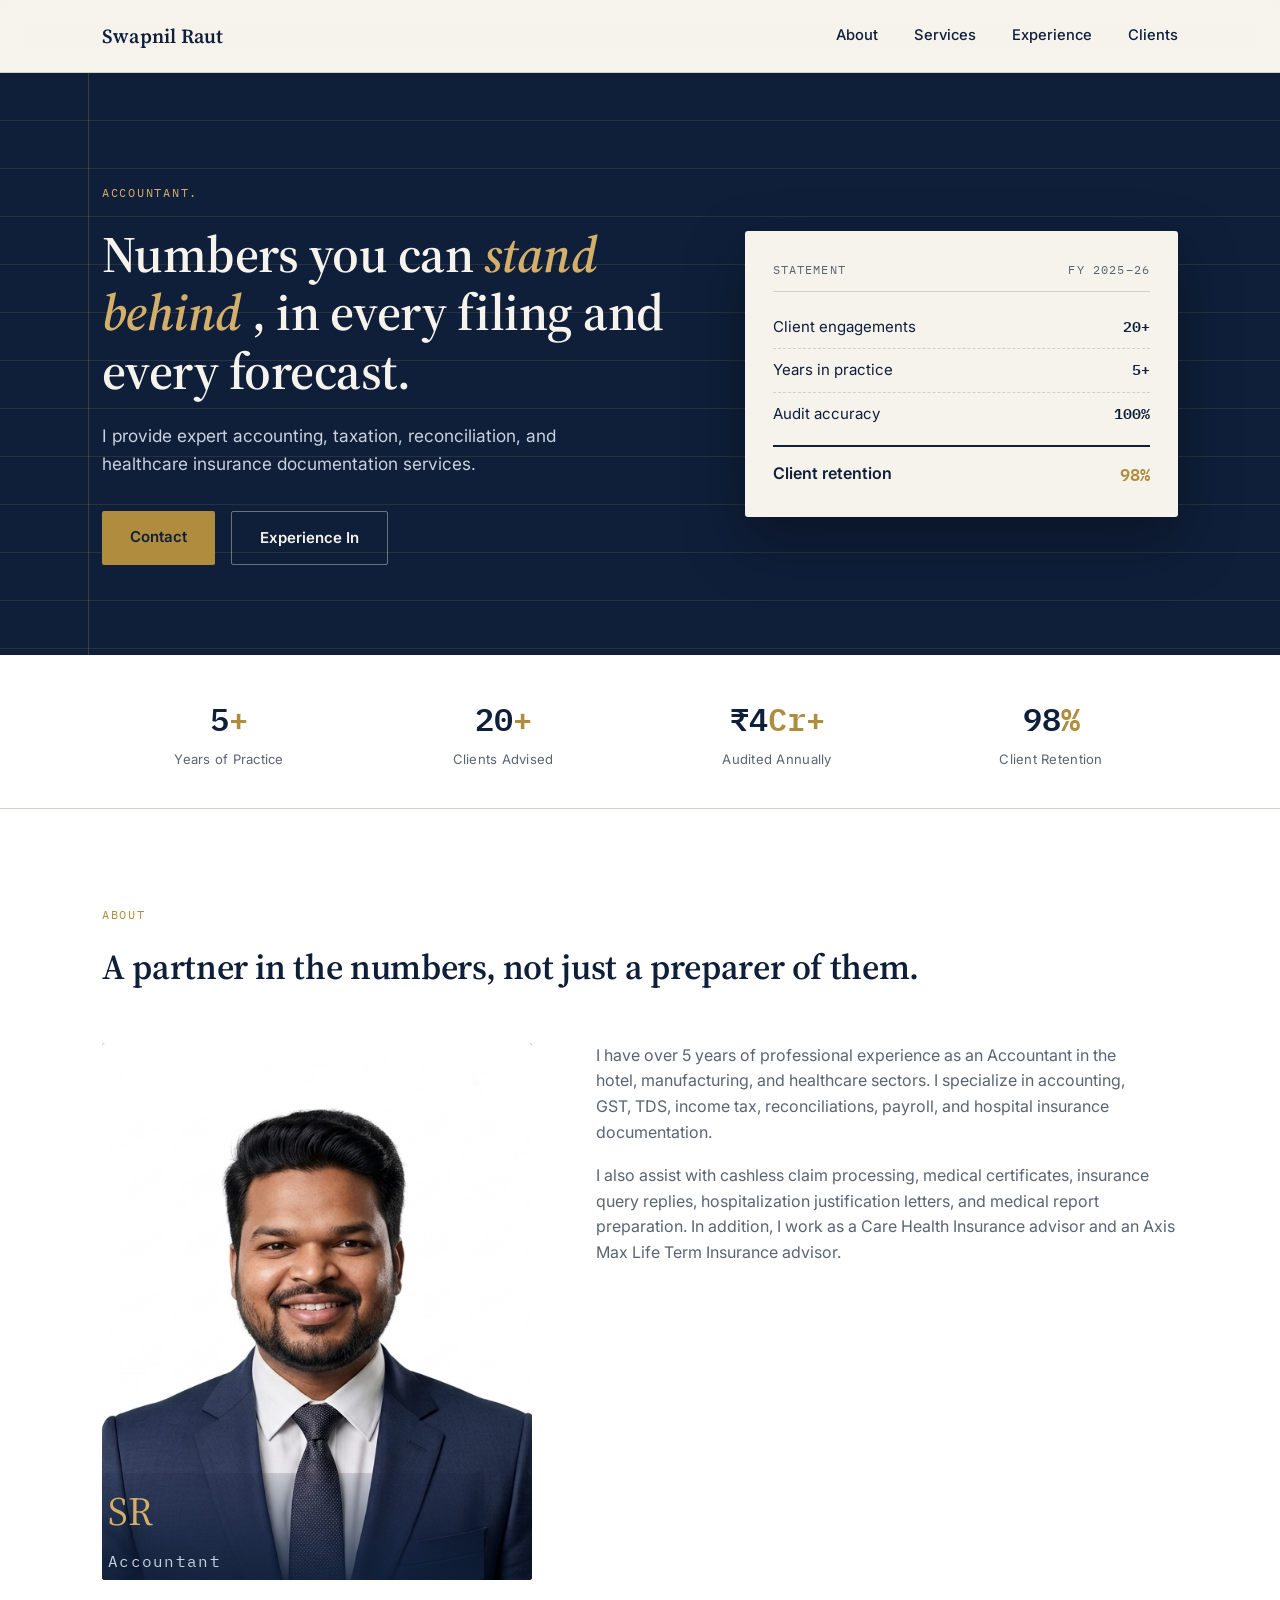
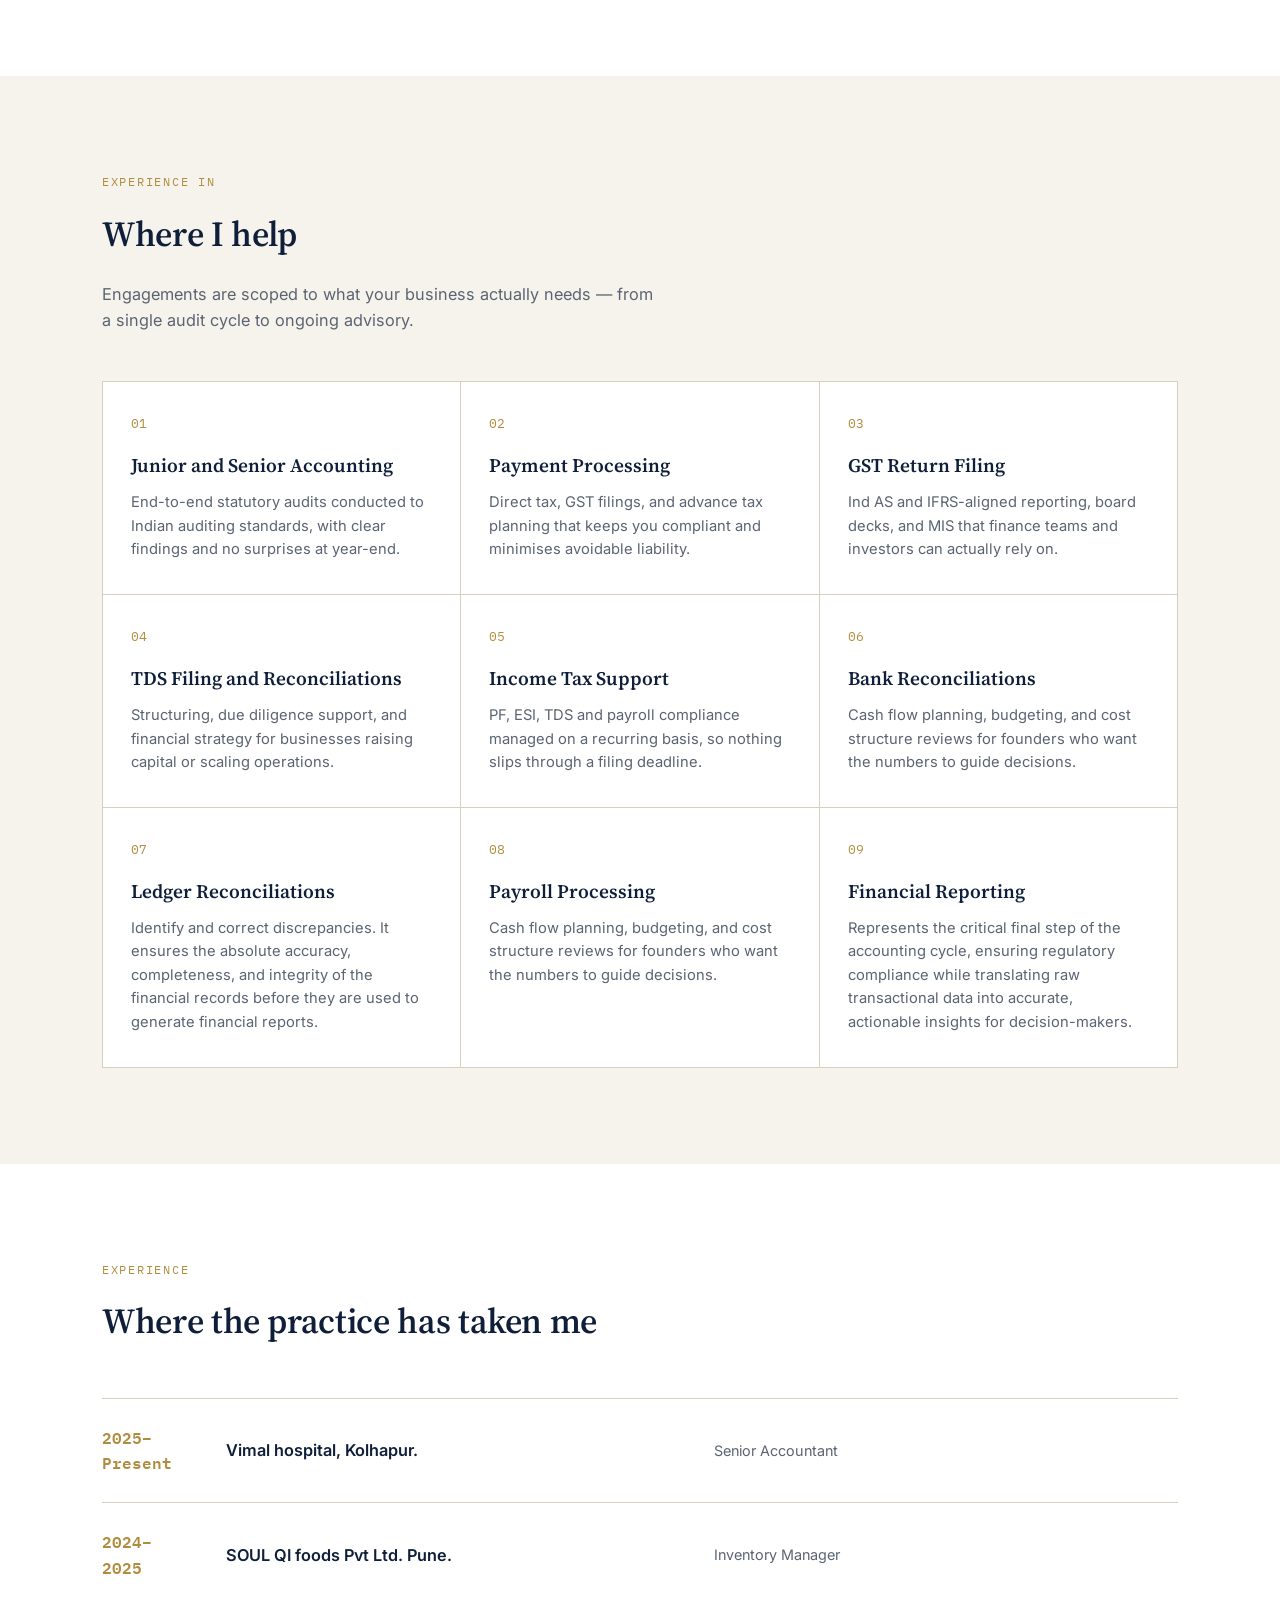
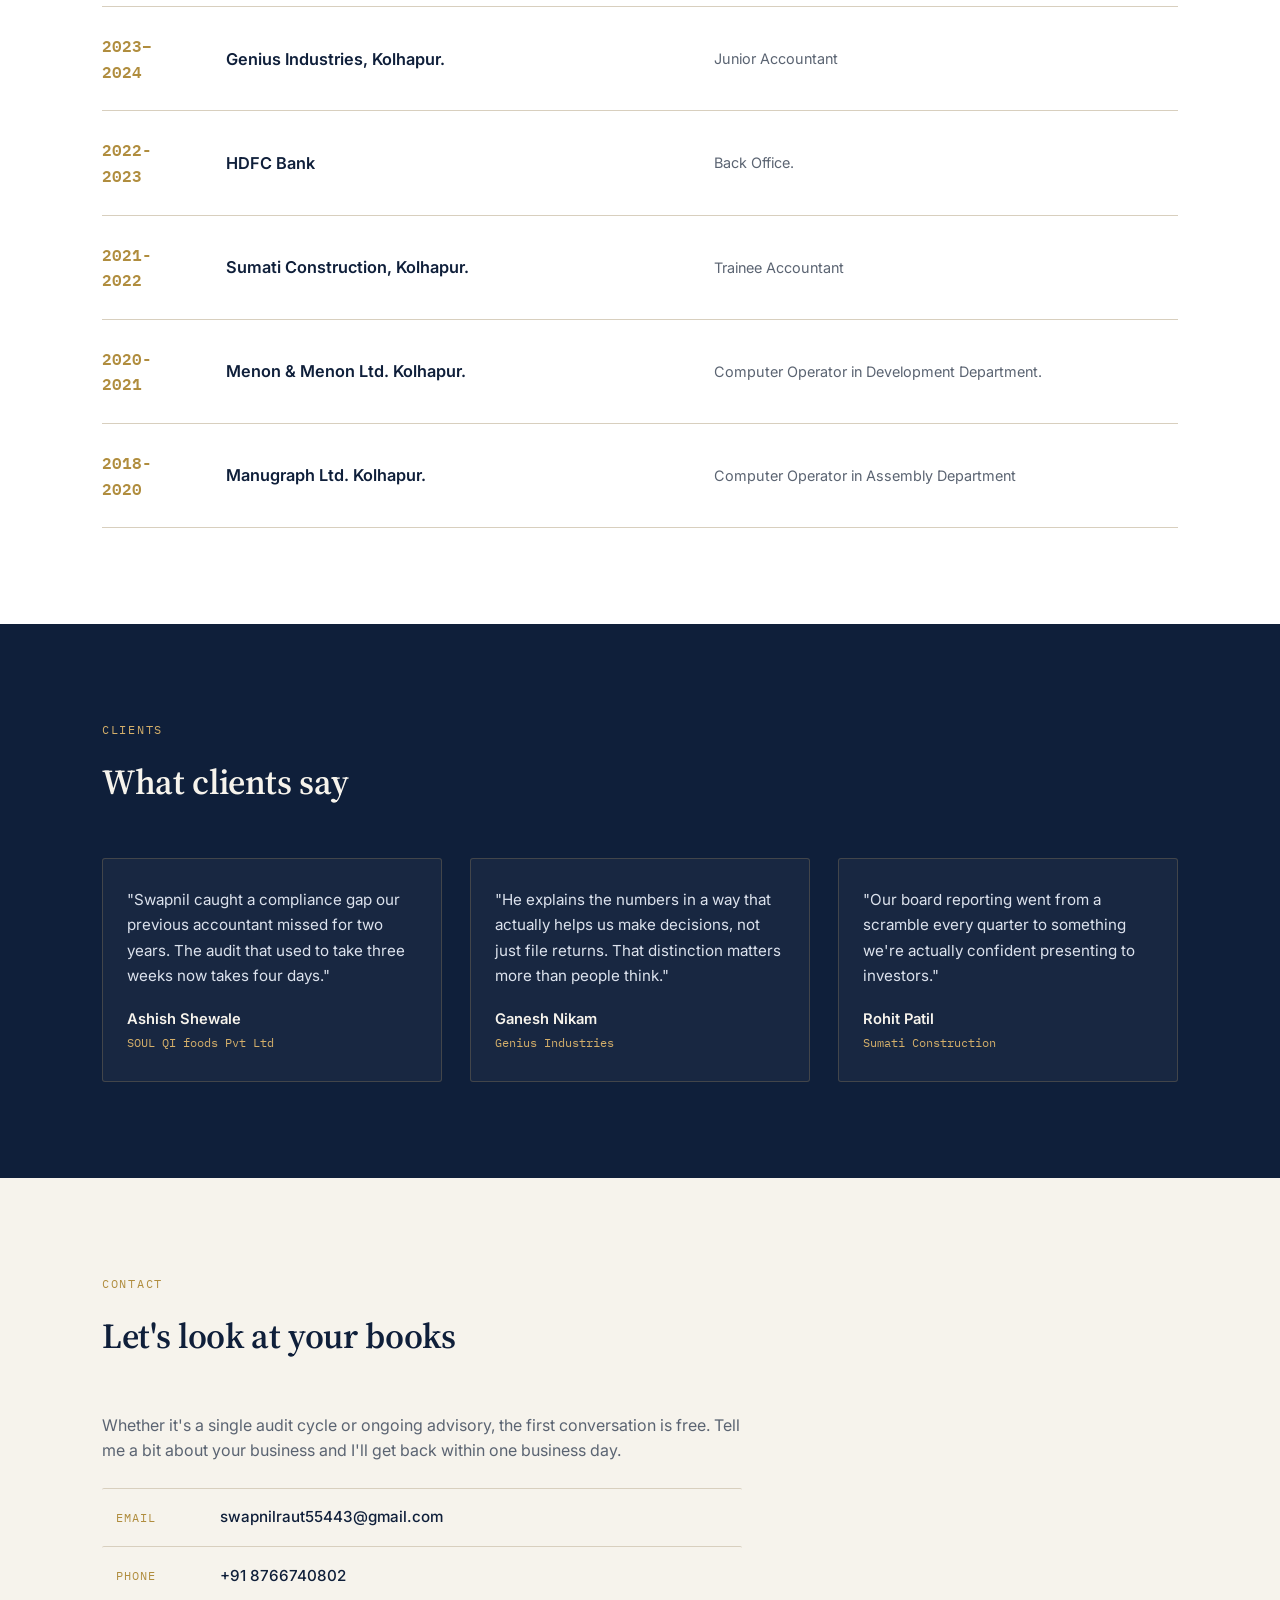
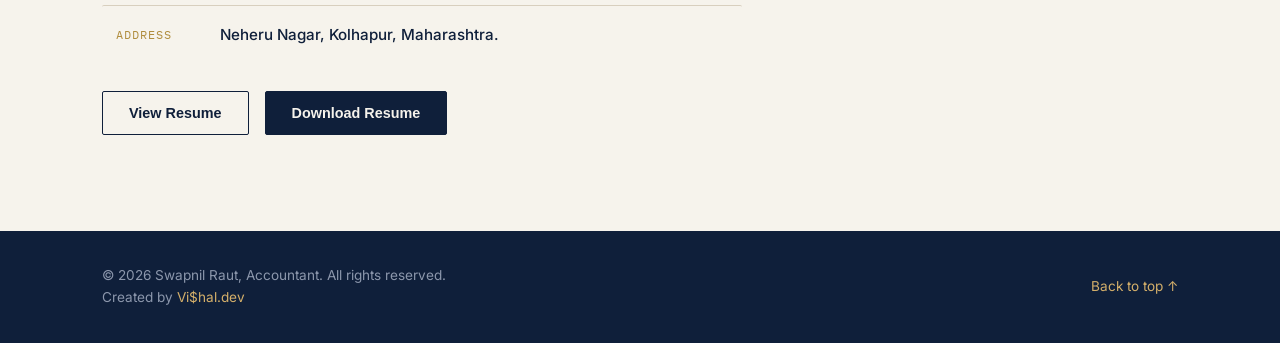
==== commit 5b34cf65: "Add 'created by-' section" ====
--- a/index.html
+++ b/index.html
@@ -252,7 +252,11 @@
 
 <footer>
   <div class="wrap footer-inner">
-    <div>&copy; <span id="copyright-year"></span> Swapnil Raut, Accountant. All rights reserved.</div>
+    <div>
+      <p>&copy; <span id="copyright-year"></span> Swapnil Raut, Accountant. All rights reserved.<br> 
+        Created by <a href="https://vishal1948.github.io/Portfolio-/" target="_blank" rel="noopener noreferrer">Vi$hal.dev</a>
+      </p>
+    </div>
     <div><a href="#about">Back to top ↑</a></div>
   </div>
 </footer>
--- a/style.css
+++ b/style.css
@@ -316,7 +316,7 @@
   .about-portrait{
     aspect-ratio:1 / 1.1;
     width:100%;
-    max-width:280px;
+    max-width:360px;
     margin:0 auto;
     padding:12px;
   }
